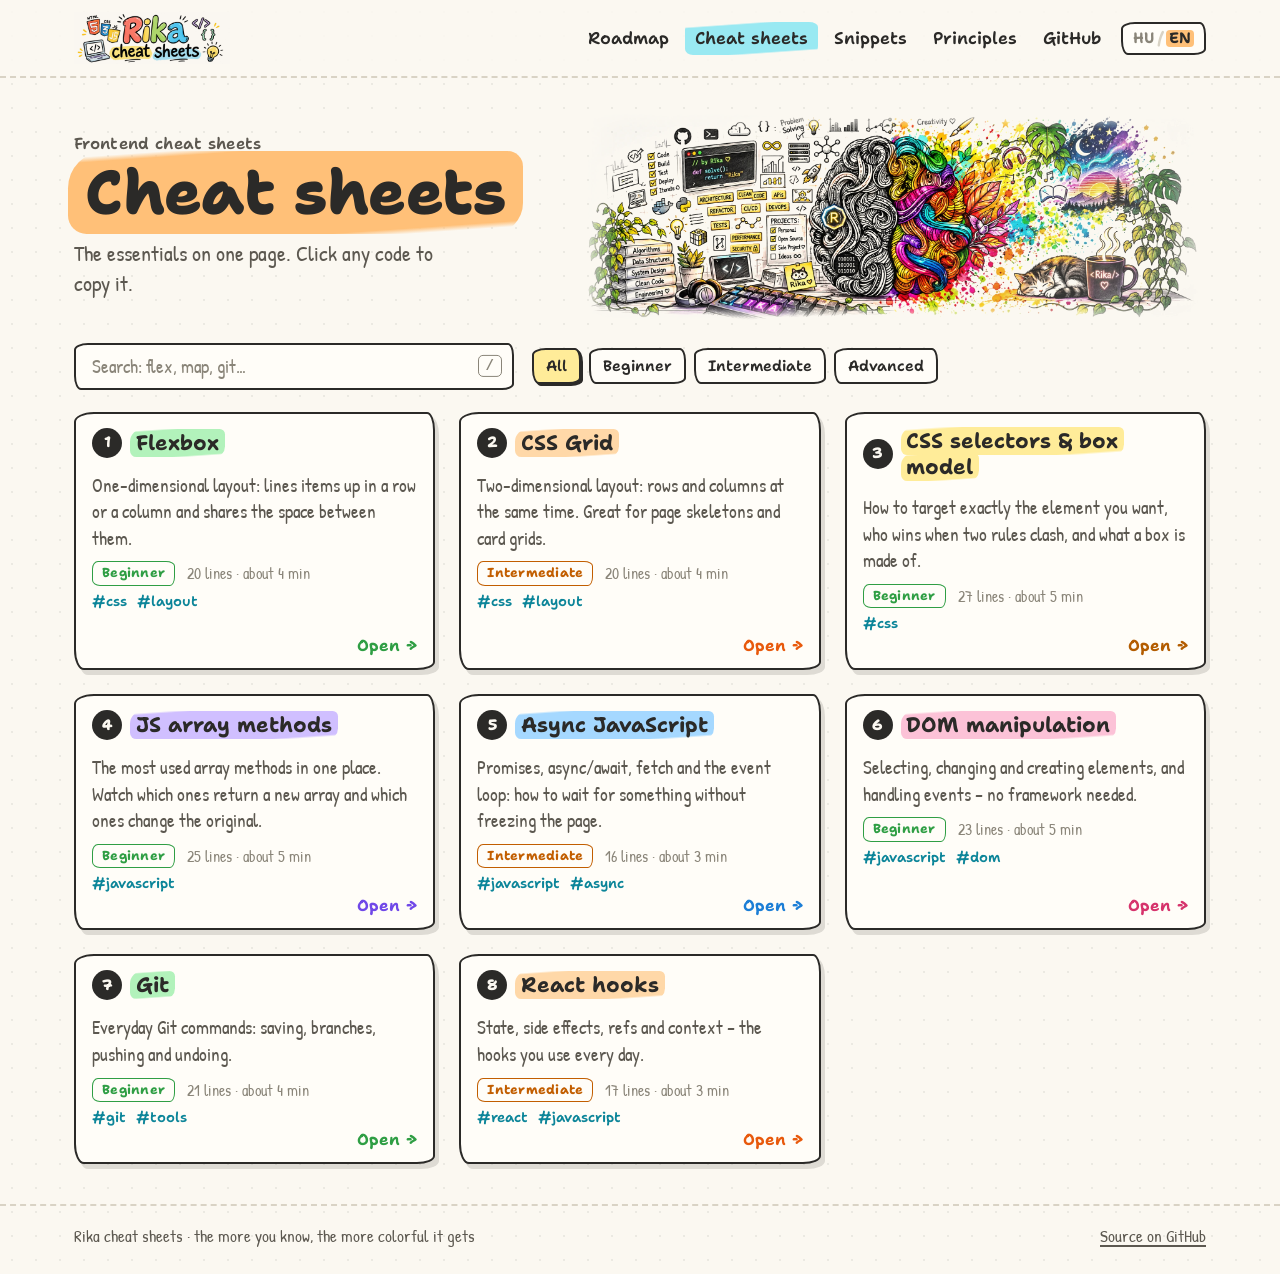
==== cheatsheets.html @ a9f86c7f "Turn the repo into the Rika cheat sheets portfolio site Static GitHub Pages site (plain HTML, CSS an" ====
<!doctype html>
<html lang="en">
<head>
  <meta charset="utf-8">
  <meta name="viewport" content="width=device-width, initial-scale=1">
  <title data-i18n="cs.docTitle">Cheat sheets · Rika cheat sheets</title>
  <meta name="description" data-i18n-attr="content:cs.desc" content="Hand-drawn frontend cheat sheets: Flexbox, Grid, CSS, JavaScript, DOM, Git, React – with copyable code.">
  <link rel="icon" href="assets/favicon.svg" type="image/svg+xml">
  <link rel="preconnect" href="https://fonts.googleapis.com">
  <link rel="preconnect" href="https://fonts.gstatic.com" crossorigin>
  <link rel="stylesheet" href="https://fonts.googleapis.com/css2?family=Patrick+Hand&family=Shantell+Sans:wght@400..800&display=swap">
  <link rel="stylesheet" href="assets/css/base.css">
  <link rel="stylesheet" href="assets/css/cheatsheets.css">
</head>
<body>
  <header class="nav">
    <div class="wrap nav-inner">
      <a class="brand" href="./"><img class="brand-logo" src="assets/img/logo.webp" alt="Rika cheat sheets" width="2000" height="667"></a>
      <nav data-i18n-attr="aria-label:nav.menu" aria-label="Main menu">
        <ul class="nav-links">
          <li><a href="roadmap.html" data-i18n="nav.roadmap">Roadmap</a></li>
          <li><a href="cheatsheets.html" aria-current="page" data-i18n="nav.sheets">Cheat sheets</a></li>
          <li><a href="snippets.html" data-i18n="nav.snippets">Snippets</a></li>
          <li><a href="principles.html" data-i18n="nav.principles">Principles</a></li>
          <li><a href="https://github.com/mazsola739/rika-cheat-sheets">GitHub</a></li>
          <li><button type="button" class="lang-toggle" data-lang-toggle>HU / EN</button></li>
        </ul>
      </nav>
    </div>
  </header>

  <main id="app">
    <noscript><p class="empty wrap">A cheat sheetekhez JavaScript kell. / Cheat sheets need JavaScript.</p></noscript>
  </main>

  <footer class="footer">
    <div class="wrap footer-inner">
      <p data-i18n="footer.tagline">Rika cheat sheets · the more you know, the more colorful it gets</p>
      <p><a href="https://github.com/mazsola739/rika-cheat-sheets" data-i18n="footer.source">Source on GitHub</a></p>
    </div>
  </footer>

  <script src="assets/js/common.js"></script>
  <script src="assets/js/cheatsheets-data.js"></script>
  <script src="assets/js/cheatsheets.js"></script>
</body>
</html>
---- assets/css/base.css ----
/* Rika cheat sheets · közös stílusok
 *
 * Hangulat: a "bal agy" kézzel rajzolt, szürke skicc, a "jobb agy" szivárványos festékfröccs.
 * Ami kész vagy fontos, az kiszíneződik.
 *
 * Színkulcs: --c = kiemelő (világos, filctoll), --a = hangsúly (sötét, szöveghez / pipához).
 */

:root {
  --paper: #fbf8f1;
  --paper-2: #f4efe3;
  --card: #fffdf8;
  --ink: #2b2a28;
  --ink-soft: #5c5850;
  --ink-faint: #8a8579;
  --line: #d9d3c5;
  --hover: #f3eee2;
  --grid-dot: rgba(43, 42, 40, 0.075);
  --shadow: rgba(43, 42, 40, 0.14);
  --gray-hl: #e6e2d8;
  --hatch: #ddd7c9;
  --code-bg: #f6f2e8;
  --must: #ffd43b;
  --good: #ffa94d;
  --rainbow: linear-gradient(90deg, #ff6b6b, #ffa94d, #ffd43b, #69db7c, #38d9a9, #4dabf7, #9775fa, #f783ac);

  /* UX vs UI: türkiz = logikus oldal, narancs = kreatív oldal */
  --teal: #0c8599;
  --teal-l: #99e9f2;
  --orange: #e8590c;
  --orange-l: #ffc078;
  --red: #c92a2a;

  --c: #ffec99;
  --a: #2b2a28;

  --font-hand: "Patrick Hand", "Segoe Print", "Comic Sans MS", system-ui, sans-serif;
  --font-head: "Shantell Sans", "Patrick Hand", "Segoe Print", system-ui, sans-serif;
  --font-code: ui-monospace, "Cascadia Code", "JetBrains Mono", "SFMono-Regular", Consolas, monospace;

  --r-card: 20px 8px 18px 10px / 10px 18px 8px 20px;
  --r-btn: 14px 6px 12px 7px / 7px 12px 6px 14px;
  --r-small: 6px 9px 5px 8px / 8px 5px 9px 6px;
  --wrap: 1180px;
  --gutter: 24px;

  color-scheme: light;
}

*,
*::before,
*::after {
  box-sizing: border-box;
}

html {
  -webkit-text-size-adjust: 100%;
  scroll-padding-top: 72px;
}

body {
  margin: 0;
  min-height: 100vh;
  display: flex;
  flex-direction: column;
  background-color: var(--paper);
  background-image: radial-gradient(var(--grid-dot) 1px, transparent 1.3px);
  background-size: 24px 24px;
  color: var(--ink);
  font-family: var(--font-hand);
  font-size: 19px;
  line-height: 1.4;
}

main {
  flex: 1;
}

a {
  color: inherit;
  text-decoration-thickness: 2px;
  text-underline-offset: 3px;
}

a:hover {
  text-decoration-style: wavy;
}

:focus-visible {
  outline: 3px solid var(--teal);
  outline-offset: 3px;
}

img,
svg {
  max-width: 100%;
}

.sr-only {
  position: absolute;
  width: 1px;
  height: 1px;
  padding: 0;
  margin: -1px;
  overflow: hidden;
  clip: rect(0 0 0 0);
  white-space: nowrap;
  border: 0;
}

.wrap {
  width: 100%;
  max-width: var(--wrap);
  margin-inline: auto;
  padding-inline: var(--gutter);
}

/* ---------- filctoll-kiemelés ---------- */

.hl {
  --hl: color-mix(in srgb, var(--c) var(--pct, 100%), var(--gray-hl));
  padding: 0 0.28em;
  margin: 0 -0.1em;
  border-radius: 0.6em 0.25em 0.5em 0.3em;
  background: linear-gradient(176deg, transparent 6%, var(--hl) 11%, var(--hl) 88%, transparent 93%);
  -webkit-box-decoration-break: clone;
  box-decoration-break: clone;
}

.rainbow-word span:nth-child(8n + 1) { color: #e03131; }
.rainbow-word span:nth-child(8n + 2) { color: #f76707; }
.rainbow-word span:nth-child(8n + 3) { color: #f59f00; }
.rainbow-word span:nth-child(8n + 4) { color: #2f9e44; }
.rainbow-word span:nth-child(8n + 5) { color: #0c8599; }
.rainbow-word span:nth-child(8n + 6) { color: #1c7ed6; }
.rainbow-word span:nth-child(8n + 7) { color: #7048e8; }
.rainbow-word span:nth-child(8n + 8) { color: #d6336c; }

/* ---------- navigáció ---------- */

.nav {
  position: relative;
  z-index: 10;
  border-bottom: 2px dashed var(--line);
  background: color-mix(in srgb, var(--paper) 90%, transparent);
}

.nav-inner {
  display: flex;
  flex-wrap: wrap;
  align-items: center;
  justify-content: space-between;
  gap: 8px 20px;
  padding-block: 12px;
}

.brand {
  display: inline-flex;
  align-items: center;
  gap: 10px;
  font: 800 20px/1 var(--font-head);
  text-decoration: none;
  white-space: nowrap;
}

.brand-logo {
  display: block;
  width: auto;
  height: 52px;
  mix-blend-mode: multiply; /* a logó fehér háttere beleolvad a papírba */
}

.brand-splash {
  width: 30px;
  height: 30px;
  flex: none;
  background:
    radial-gradient(circle at 30% 35%, #ff6b6b 0 5px, transparent 5.5px),
    radial-gradient(circle at 62% 28%, #ffd43b 0 4px, transparent 4.5px),
    radial-gradient(circle at 72% 62%, #4dabf7 0 6px, transparent 6.5px),
    radial-gradient(circle at 38% 72%, #69db7c 0 4.5px, transparent 5px),
    radial-gradient(circle at 88% 30%, #9775fa 0 2.5px, transparent 3px),
    radial-gradient(circle at 12% 60%, #f783ac 0 2.5px, transparent 3px);
}

.brand-sub {
  color: var(--ink-soft);
  font-weight: 600;
}

.nav-links {
  display: flex;
  flex-wrap: wrap;
  gap: 4px 6px;
  margin: 0;
  padding: 0;
  list-style: none;
  font: 600 17px/1 var(--font-head);
}

.nav-links a {
  display: inline-block;
  padding: 8px 10px;
  border-radius: var(--r-small);
  text-decoration: none;
}

.nav-links a:hover {
  background: var(--hover);
}

.nav-links a[aria-current="page"] {
  background: linear-gradient(176deg, transparent 12%, var(--teal-l) 16%, var(--teal-l) 84%, transparent 88%);
}

.lang-toggle {
  display: inline-flex;
  align-items: center;
  gap: 3px;
  margin-left: 4px;
  padding: 6px 10px;
  border: 2px solid var(--ink);
  border-radius: var(--r-btn);
  background: var(--card);
  color: var(--ink-faint);
  font: 700 15px/1 var(--font-head);
  cursor: pointer;
}

.lang-toggle:hover {
  background: var(--hover);
}

.lang-toggle .on {
  padding: 1px 3px;
  border-radius: 4px;
  background: var(--orange-l);
  color: var(--ink);
}

.lang-toggle .sep {
  color: var(--line);
}

/* ---------- oldalfejléc ---------- */

.page-head {
  position: relative;
  padding-block: 34px 22px;
}

.kicker {
  margin: 0 0 6px;
  font: 600 16px/1.3 var(--font-head);
  color: var(--ink-soft);
  letter-spacing: 0.02em;
}

.page-title {
  margin: 0;
  max-width: 14ch;
  font: 800 clamp(38px, 5.6vw, 62px)/1.04 var(--font-head);
  letter-spacing: -0.01em;
}

.lead {
  max-width: 36ch;
  margin: 14px 0 0;
  font-size: 22px;
  line-height: 1.35;
  color: var(--ink-soft);
}

/* fejléc: széles képernyőn szöveg balra, kép jobbra; keskenyen a kép felül, teljes szélességben */
.page-head {
  display: flex;
  flex-wrap: wrap;
  align-items: center;
  gap: 18px 36px;
}

.page-head-text {
  flex: 1 1 340px;
  min-width: 0;
}

.page-head > .splash {
  order: 2;
  flex: 1.4 1 440px;
  min-width: 0;
}

.splash {
  pointer-events: none;
}

.splash.has-image .art-img {
  height: auto;
  object-position: center;
}

/* ha már nem fér el egymás mellett, a kép kerüljön a szöveg fölé */
@media (max-width: 880px) {
  .page-head > .splash {
    order: -1;
    flex-basis: 100%;
  }
}

/* ---------- illusztráció: firkák + agy + fröccs ---------- */

.art-svg {
  display: block;
  width: 100%;
  height: 100%;
  overflow: visible;
}

/*
 * Saját képfájl (ART_IMAGE) esetén két egymásra tett réteg:
 *  - alul fekete-fehér (.art-gray), felül színes (.art-color)
 *  - betöltéskor egy puha szélű "ecsetvonás" balról jobbra végigsöpör: ahol áthalad,
 *    a szürke eltűnik és előjön a szín. A --sweep egy animálható (regisztrált) változó.
 * A szélek elhalványulnak, és a multiply miatt a kép világos háttere beleolvad a papírba.
 */
@property --sweep {
  syntax: "<percentage>";
  inherits: false;
  initial-value: 0%;
}

.has-image {
  position: relative;
}

.art-img {
  --edge-x: linear-gradient(90deg, transparent 0, #000 6%, #000 94%, transparent 100%);
  --edge-y: linear-gradient(180deg, transparent 0, #000 8%, #000 92%, transparent 100%);
  display: block;
  width: 100%;
  height: 100%;
  object-fit: contain;
  object-position: right center;
  filter: brightness(1.04);
  mix-blend-mode: multiply;
  -webkit-mask-image: var(--edge-x), var(--edge-y);
  -webkit-mask-composite: source-in;
  mask-image: var(--edge-x), var(--edge-y);
  mask-composite: intersect;
}

.art-gray {
  filter: grayscale(1) brightness(1.04);
  -webkit-mask-image: linear-gradient(90deg, transparent calc(var(--sweep) - 14%), #000 var(--sweep)), var(--edge-x), var(--edge-y);
  mask-image: linear-gradient(90deg, transparent calc(var(--sweep) - 14%), #000 var(--sweep)), var(--edge-x), var(--edge-y);
  animation: art-sweep 3.2s cubic-bezier(0.45, 0, 0.25, 1) 0.4s both;
}

.art-color {
  position: absolute;
  inset: 0;
  height: 100% !important;
  -webkit-mask-image: linear-gradient(90deg, #000 calc(var(--sweep) - 14%), transparent var(--sweep)), var(--edge-x), var(--edge-y);
  mask-image: linear-gradient(90deg, #000 calc(var(--sweep) - 14%), transparent var(--sweep)), var(--edge-x), var(--edge-y);
  animation: art-sweep 3.2s cubic-bezier(0.45, 0, 0.25, 1) 0.4s both;
}

@keyframes art-sweep {
  from {
    --sweep: 0%;
  }
  to {
    --sweep: 114%;
  }
}

/*
 * "Színes zseblámpa" (common.js: enableColorPeek): a söprés után a két réteg maszkja egy kör lesz.
 * Alapból a kör óriási (minden színes); egérrel fölé állva összeszűkül a kurzor körül,
 * a kör körül pedig előjön a fekete-fehér réteg. Kilépéskor a kör újra kitágul.
 */
@property --r {
  syntax: "<length>";
  inherits: true;
  initial-value: 4000px;
}

@property --mx {
  syntax: "<length>";
  inherits: true;
  initial-value: 0px;
}

@property --my {
  syntax: "<length>";
  inherits: true;
  initial-value: 0px;
}

.splash.has-image,
.has-image {
  pointer-events: auto;
}

.has-image.peek-ready {
  --r: var(--r-big, 4000px);
  transition:
    --r 0.7s cubic-bezier(0.3, 0.7, 0.2, 1),
    --mx 0.12s linear,
    --my 0.12s linear;
}

.has-image.peek-ready.is-peek {
  --r: 130px;
  transition:
    --r 0.45s cubic-bezier(0.3, 0.7, 0.2, 1),
    --mx 0.12s linear,
    --my 0.12s linear;
}

.has-image.no-peek-anim {
  transition: none !important;
}

.peek-ready .art-color {
  -webkit-mask-image: radial-gradient(circle var(--r) at var(--mx) var(--my), #000 calc(var(--r) * 0.45), transparent var(--r)), var(--edge-x), var(--edge-y);
  mask-image: radial-gradient(circle var(--r) at var(--mx) var(--my), #000 calc(var(--r) * 0.45), transparent var(--r)), var(--edge-x), var(--edge-y);
}

.peek-ready .art-gray {
  -webkit-mask-image: radial-gradient(circle var(--r) at var(--mx) var(--my), transparent calc(var(--r) * 0.45), #000 var(--r)), var(--edge-x), var(--edge-y);
  mask-image: radial-gradient(circle var(--r) at var(--mx) var(--my), transparent calc(var(--r) * 0.45), #000 var(--r)), var(--edge-x), var(--edge-y);
}

.splat {
  transform-box: fill-box;
  transform-origin: center;
  transition: transform 0.45s cubic-bezier(0.3, 1.6, 0.5, 1), opacity 0.3s;
}

.splat.off {
  transform: scale(0);
  opacity: 0;
}

.brain-fill {
  fill: #fff;
}

.brain-outline {
  fill: none;
  stroke: var(--ink);
  stroke-width: 3.4;
  stroke-linejoin: round;
}

.strand,
.strand-c path {
  fill: none;
  stroke-linecap: round;
  stroke-linejoin: round;
}

.strand,
.s-out {
  stroke: var(--ink);
  stroke-width: calc(var(--sw) * 0.42px);
}

.s-in {
  stroke: transparent;
  stroke-width: 0;
}

.strand-c path {
  transition: stroke 0.6s ease, stroke-width 0.6s ease;
}

.strand-c:not(.off) .s-out {
  stroke-width: calc(var(--sw) * 0.98px);
}

.strand-c:not(.off) .s-in {
  stroke: var(--g);
  stroke-width: calc(var(--sw) * 0.6px);
}

.doodles .dd-line {
  fill: none;
  stroke: var(--ink);
  stroke-width: 2.2;
  stroke-linecap: round;
  stroke-linejoin: round;
}

.doodles .dd-fill {
  fill: var(--orange-l);
}

.doodles .dd-thin {
  stroke-width: 1.6;
}

.doodles .dd-dash {
  stroke: var(--ink-faint);
  stroke-dasharray: 4 5;
}

.doodles .dd-gear {
  stroke-width: 6;
  stroke-dasharray: 5 4.3;
}

.doodles .dd-dot {
  fill: var(--teal);
}

.doodles .dd-tick {
  stroke: var(--orange);
  stroke-width: 2.6;
}

.doodles .dd-text {
  fill: var(--ink);
  font-family: var(--font-hand);
  font-size: 19px;
}

.doodles .dd-big {
  font-family: var(--font-head);
  font-weight: 800;
  font-size: 30px;
}

/* ---------- vázlat-kártya ---------- */

.card {
  position: relative;
  background: var(--card);
  border: 2.5px solid var(--ink);
  border-radius: var(--r-card);
  box-shadow: 4px 5px 0 var(--shadow);
  padding: 14px 16px 14px;
}

.card-head {
  display: flex;
  align-items: center;
  gap: 10px;
  margin-bottom: 8px;
}

.badge {
  flex: none;
  display: grid;
  place-items: center;
  width: 30px;
  height: 30px;
  border-radius: 50%;
  background: var(--ink);
  color: var(--paper);
  font: 800 15px/1 var(--font-head);
}

.card-title {
  flex: 1;
  margin: 0;
  font: 700 21px/1.25 var(--font-head);
}

/* ---------- gombok, chipek, kereső ---------- */

.btn {
  display: inline-flex;
  align-items: center;
  justify-content: center;
  gap: 8px;
  min-height: 42px;
  padding: 8px 16px;
  border: 2.5px solid var(--ink);
  border-radius: var(--r-btn);
  background: var(--card);
  box-shadow: 3px 3px 0 var(--ink);
  color: var(--ink);
  font: 700 16px/1.1 var(--font-head);
  text-decoration: none;
  cursor: pointer;
  transition: transform 0.1s, box-shadow 0.1s;
}

.btn:hover {
  transform: translate(-1px, -1px);
  box-shadow: 4px 4px 0 var(--ink);
  text-decoration: none;
}

.btn:active {
  transform: translate(2px, 2px);
  box-shadow: 1px 1px 0 var(--ink);
}

.btn[disabled] {
  opacity: 0.6;
  cursor: progress;
}

.btn-primary {
  background: var(--orange-l);
}

.btn-ghost {
  background: transparent;
  box-shadow: none;
  border-style: dashed;
  color: var(--ink-soft);
}

.btn-ghost:hover {
  box-shadow: none;
}

.btns {
  display: flex;
  flex-wrap: wrap;
  gap: 12px;
}

/* szegmentált nézetváltó (pl. Poszter / Füzet / Blueprint) */
.seg {
  display: inline-flex;
  border: 2px solid var(--ink);
  border-radius: var(--r-btn);
  overflow: hidden;
  background: var(--card);
}

.seg button {
  padding: 7px 12px;
  border: 0;
  border-right: 2px solid var(--ink);
  background: transparent;
  color: var(--ink-soft);
  font: 700 15px/1 var(--font-head);
  cursor: pointer;
}

.seg button:last-child {
  border-right: 0;
}

.seg button[aria-pressed="true"] {
  background: var(--teal-l);
  color: var(--ink);
}

.chips {
  display: flex;
  flex-wrap: wrap;
  gap: 8px;
  margin: 0;
  padding: 0;
  list-style: none;
}

.chip {
  display: inline-flex;
  align-items: center;
  gap: 6px;
  min-height: 36px;
  padding: 5px 12px;
  border: 2px solid var(--ink);
  border-radius: var(--r-btn);
  background: var(--card);
  color: var(--ink);
  font: 600 15px/1 var(--font-head);
  cursor: pointer;
}

.chip:hover {
  background: var(--hover);
}

.chip[aria-pressed="true"] {
  background: var(--c);
  box-shadow: 2px 2px 0 var(--ink);
}

.chip-count {
  color: var(--ink-faint);
  font-weight: 600;
}

.chip[aria-pressed="true"] .chip-count {
  color: var(--ink-soft);
}

.search {
  position: relative;
  flex: 1 1 280px;
  max-width: 440px;
}

.search input {
  width: 100%;
  min-height: 46px;
  padding: 10px 44px 10px 16px;
  border: 2.5px solid var(--ink);
  border-radius: var(--r-btn);
  background: var(--card);
  color: var(--ink);
  font: 19px/1.2 var(--font-hand);
}

.search input::placeholder {
  color: var(--ink-faint);
}

.search kbd {
  position: absolute;
  right: 12px;
  top: 50%;
  transform: translateY(-50%);
  padding: 1px 7px;
  border: 1.5px solid var(--ink-faint);
  border-radius: 5px;
  color: var(--ink-faint);
  font: 600 14px/1.3 var(--font-code);
  pointer-events: none;
}

.toolbar {
  display: flex;
  flex-wrap: wrap;
  align-items: center;
  gap: 14px 18px;
  margin-bottom: 22px;
}

.level {
  display: inline-block;
  padding: 2px 9px;
  border: 1.8px solid currentColor;
  border-radius: var(--r-small);
  font: 700 13px/1.4 var(--font-head);
  letter-spacing: 0.02em;
  white-space: nowrap;
}

.level-kezdo { color: #2f9e44; }
.level-kozep { color: #c25e00; }
.level-halado { color: #7048e8; }

.empty {
  padding: 30px 0;
  text-align: center;
  color: var(--ink-soft);
  font-size: 22px;
}

/* ---------- kód ---------- */

code,
pre,
kbd {
  font-family: var(--font-code);
  font-variant-ligatures: none;
}

.code {
  position: relative;
  margin: 10px 0 0;
}

.code pre {
  margin: 0;
  padding: 12px 14px;
  overflow-x: auto;
  background: var(--code-bg);
  border: 2px solid var(--ink);
  border-radius: var(--r-small);
  font-size: 14.5px;
  line-height: 1.55;
  tab-size: 2;
}

.code-label {
  display: inline-block;
  margin-bottom: 4px;
  font: 600 14px/1 var(--font-head);
  color: var(--ink-soft);
}

.copy {
  position: absolute;
  top: 6px;
  right: 6px;
  display: inline-flex;
  align-items: center;
  gap: 4px;
  padding: 4px 9px;
  border: 1.8px solid var(--ink);
  border-radius: var(--r-small);
  background: var(--card);
  color: var(--ink);
  font: 600 13px/1.2 var(--font-head);
  cursor: pointer;
  opacity: 0.85;
}

.code-label + .copy {
  top: 26px;
}

.copy:hover,
.copy:focus-visible {
  opacity: 1;
  background: #ffe066;
}

.tok-k { color: #7048e8; }
.tok-s { color: #2b8a3e; }
.tok-n { color: #d9480f; }
.tok-c { color: #8a8579; font-style: italic; }
.tok-f { color: #1971c2; }

/* ---------- jelmagyarázat-pötty ---------- */

.dot {
  display: inline-block;
  width: 10px;
  height: 10px;
  flex: none;
  border-radius: 50%;
  background: var(--must);
  box-shadow: 0 0 0 1.6px var(--ink);
}

.level-good .dot { background: var(--good); }

.level-extra .dot {
  background: transparent;
  box-shadow: none;
  border: 1.8px dashed var(--ink-faint);
}

/* ---------- lábléc, toast ---------- */

.footer {
  margin-top: 40px;
  border-top: 2px dashed var(--line);
  color: var(--ink-soft);
  font-size: 17px;
}

.footer-inner {
  display: flex;
  flex-wrap: wrap;
  justify-content: space-between;
  gap: 8px 24px;
  padding-block: 18px 26px;
}

.footer p {
  margin: 0;
}

.toast {
  position: fixed;
  z-index: 50;
  left: 50%;
  bottom: 22px;
  max-width: calc(100% - 32px);
  padding: 10px 18px;
  transform: translate(-50%, 20px);
  border-radius: 12px 6px 14px 8px;
  background: var(--ink);
  color: var(--paper);
  font: 600 16px/1.3 var(--font-head);
  opacity: 0;
  pointer-events: none;
  transition: opacity 0.25s, transform 0.25s;
}

.toast.show {
  opacity: 1;
  transform: translate(-50%, 0);
}

/* ---------- reszponzív ---------- */

@media (max-width: 760px) {
  :root {
    --gutter: 16px;
  }

  body {
    font-size: 18px;
  }

  .page-head {
    padding-block: 26px 16px;
  }

  .page-head > .splash {
    order: -1;
    flex-basis: 100%;
  }

  .lead {
    font-size: 20px;
  }

  .nav-links {
    font-size: 16px;
  }

  .nav-links a {
    padding: 7px 8px;
  }
}

@media (prefers-reduced-motion: reduce) {
  *,
  *::before,
  *::after {
    animation-duration: 0.01ms !important;
    transition-duration: 0.01ms !important;
  }
}

@media print {
  body {
    background: #fff;
    font-size: 13px;
  }

  .nav,
  .footer,
  .toolbar,
  .copy,
  .no-print,
  .splash,
  .toast {
    display: none !important;
  }

  .card {
    box-shadow: none;
    break-inside: avoid;
  }

  a {
    text-decoration: none;
  }
}
---- assets/css/cheatsheets.css ----
/* Cheat sheetek: lista + három nézet (poszter, füzet, blueprint) + játszótér. */

.hl-orange {
  --c: var(--orange-l);
}

/* ---------- lista ---------- */

.sheet-grid {
  display: grid;
  grid-template-columns: repeat(auto-fill, minmax(290px, 1fr));
  gap: 24px;
}

.sheet-card {
  display: flex;
  flex-direction: column;
  gap: 6px;
  text-decoration: none;
  transition: transform 0.15s, box-shadow 0.15s;
}

.sheet-card:hover {
  transform: translate(-2px, -2px) rotate(-0.4deg);
  box-shadow: 7px 8px 0 var(--shadow);
  text-decoration: none;
}

.sheet-intro {
  margin: 0;
  color: var(--ink-soft);
}

.sheet-meta {
  display: flex;
  flex-wrap: wrap;
  align-items: center;
  gap: 6px 12px;
  margin: 4px 0 0;
  color: var(--ink-faint);
  font-size: 16px;
}

.sheet-tags {
  display: flex;
  flex-wrap: wrap;
  gap: 4px 10px;
  margin: 0;
  color: var(--teal);
  font: 600 14px/1.3 var(--font-head);
}

.sheet-open {
  margin-top: auto;
  align-self: flex-end;
  font: 700 16px/1 var(--font-head);
  color: var(--a);
}

/* ---------- egy sheet: fejléc ---------- */

.sheet {
  padding-block: 26px 10px;
}

.sheet-paper {
  position: relative;
}

.back {
  display: inline-block;
  margin-bottom: 10px;
  font: 600 16px/1 var(--font-head);
  text-decoration: none;
}

.sheet-head {
  margin-bottom: 26px;
}

.sheet-title {
  display: flex;
  flex-wrap: wrap;
  align-items: baseline;
  gap: 0 18px;
  margin: 0;
  font: 800 clamp(36px, 6vw, 64px)/1.05 var(--font-head);
}

.sheet-name {
  color: var(--a);
  text-shadow: 3px 3px 0 var(--c);
}

.sheet-sub {
  font-size: 0.55em;
  letter-spacing: 0.04em;
  text-decoration: underline wavy var(--orange) 3px;
  text-underline-offset: 8px;
}

.sheet-head .sheet-intro {
  max-width: 60ch;
  margin-top: 10px;
  font-size: 20px;
}

.sheet-tools {
  display: flex;
  flex-wrap: wrap;
  align-items: center;
  gap: 10px 16px;
  margin-top: 16px;
}

.sheet-count {
  color: var(--ink-faint);
  font-size: 16px;
}

/* ---------- kattintható kód ---------- */

.cs-code {
  display: inline-block;
  max-width: 100%;
  padding: 1px 6px;
  border-radius: 6px;
  font-size: 15px;
  line-height: 1.5;
  white-space: pre-wrap;
  word-break: break-word;
  cursor: copy;
  transition: background 0.15s;
}

.cs-code:hover,
.cs-code:focus-visible {
  background: color-mix(in srgb, var(--c) 55%, transparent);
}

.cs-multi {
  display: block;
  margin: 2px 0;
  padding: 8px 10px;
  overflow-x: auto;
  white-space: pre;
  background: var(--code-bg);
  border: 1.6px dashed var(--line);
}

.cs-note {
  display: block;
  color: var(--ink-soft);
  font-size: 17px;
  line-height: 1.3;
}

/* ---------- POSZTER nézet ---------- */

.cs-sections {
  columns: 3 300px;
  column-gap: 24px;
}

.cs-section {
  break-inside: avoid;
  margin: 0 0 24px;
}

.view-poster .cs-section {
  padding: 14px 16px 16px;
  background: var(--card);
  border: 2.5px solid var(--ink);
  border-radius: var(--r-card);
  box-shadow: 4px 5px 0 var(--shadow);
}

.cs-title {
  display: flex;
  align-items: center;
  gap: 10px;
  margin: 0 0 10px;
  font: 700 22px/1.2 var(--font-head);
}

.cs-items {
  display: grid;
  gap: 9px;
  margin: 0;
  padding: 0;
  list-style: none;
}

.cs-items li {
  position: relative;
  min-width: 0;
  padding-left: 20px;
}

.cs-items li::before {
  content: "";
  position: absolute;
  left: 2px;
  top: 9px;
  width: 9px;
  height: 9px;
  border-radius: 50%;
  background: var(--a);
}

/* ---------- FÜZET nézet: vonalas lap, piros margó, lyukak, washi tape ---------- */

.view-notebook .sheet-paper {
  padding: 28px 28px 20px 92px;
  background-color: #fdfdfb;
  background-image:
    linear-gradient(90deg, transparent 70px, #f2a5a5 70px, #f2a5a5 72px, transparent 72px),
    repeating-linear-gradient(180deg, transparent 0 31px, #c5dcef 31px 32px);
  border: 1.5px solid var(--line);
  border-radius: 4px;
  box-shadow: 0 1px 0 #fff inset, 4px 6px 0 var(--shadow);
}

/* lefűzőlyukak */
.view-notebook .sheet-paper::before {
  content: "";
  position: absolute;
  top: 0;
  bottom: 0;
  left: 22px;
  width: 26px;
  background: radial-gradient(circle at 13px 13px, var(--paper) 0 11px, #d9d3c5 11px 12.5px, transparent 13px) 0 60px / 26px 260px repeat-y;
}

.view-notebook .badge {
  display: none;
}

.view-notebook .tape {
  display: inline-block;
  padding: 3px 22px;
  margin: 0;
  border-radius: 0;
  background: color-mix(in srgb, var(--c) 85%, transparent);
  clip-path: polygon(0 0, 100% 0, 96% 25%, 100% 50%, 96% 75%, 100% 100%, 0 100%, 4% 75%, 0 50%, 4% 25%);
  transform: rotate(-1.2deg);
}

.view-notebook .cs-section:nth-child(even) .tape {
  transform: rotate(1deg);
}

.view-notebook .cs-section {
  padding-bottom: 18px;
  border-bottom: 2px solid color-mix(in srgb, var(--ink) 55%, transparent);
  border-radius: 0 0 40% 60% / 0 0 4px 3px;
}

.view-notebook .cs-items {
  gap: 4px;
}

.view-notebook .cs-items li {
  min-height: 32px;
}

.view-notebook .cs-items li::before {
  top: 10px;
}

/* ---------- BLUEPRINT nézet: sötét tervrajz, ágazó vonalak ---------- */

.view-blueprint .sheet-paper {
  padding: 30px 28px 34px;
  color: #e7f0ff;
  background-color: #141b2d;
  background-image:
    linear-gradient(rgba(116, 192, 252, 0.08) 1px, transparent 1px),
    linear-gradient(90deg, rgba(116, 192, 252, 0.08) 1px, transparent 1px);
  background-size: 22px 22px;
  border: 2.5px solid var(--ink);
  border-radius: var(--r-card);
  box-shadow: 5px 6px 0 var(--shadow);
}

.view-blueprint .back,
.view-blueprint .sheet-count,
.view-blueprint .sheet-intro {
  color: #b8c7e0;
}

.view-blueprint .sheet-head {
  text-align: center;
}

.view-blueprint .sheet-title {
  justify-content: center;
  flex-direction: column;
  align-items: center;
}

.view-blueprint .sheet-name {
  color: transparent;
  -webkit-text-stroke: 2px var(--c);
  background: repeating-linear-gradient(-45deg, var(--c) 0 2px, transparent 2px 6px);
  -webkit-background-clip: text;
  background-clip: text;
  text-shadow: none;
  letter-spacing: 0.03em;
  text-transform: uppercase;
}

.view-blueprint .sheet-sub {
  color: #fff;
  text-decoration-color: var(--orange);
}

.view-blueprint .sheet-intro {
  margin-inline: auto;
}

.view-blueprint .sheet-tools {
  justify-content: center;
}

.view-blueprint .sheet-tools .level {
  background: #fff;
}

.view-blueprint .btn-ghost {
  color: #e7f0ff;
  border-color: #e7f0ff;
}

.view-blueprint .playground {
  color: var(--ink);
}

.bp-board {
  position: relative;
  display: grid;
  grid-template-columns: 170px 1fr;
  align-items: center;
  gap: 0 70px;
}

.bp-curves {
  position: absolute;
  inset: 0;
  overflow: visible;
  pointer-events: none;
}

.bp-curves path {
  fill: none;
  stroke-width: 1.6;
  opacity: 0.75;
}

.bp-hub {
  position: relative;
  z-index: 1;
  display: grid;
  place-items: center;
  min-height: 130px;
  padding: 16px;
  border: 2.5px solid var(--c);
  border-radius: 14px;
  outline: 2px dashed color-mix(in srgb, var(--c) 60%, transparent);
  outline-offset: 6px;
  background: #1b2440;
  text-align: center;
}

.bp-hub-title {
  font: 800 24px/1.15 var(--font-head);
  color: #fff;
}

.bp-rows {
  position: relative;
  z-index: 1;
  display: grid;
  gap: 6px;
  margin: 0;
  padding: 0;
  list-style: none;
}

.bp-section {
  margin-top: 14px;
  padding-left: 22px;
  color: var(--n);
  font: 800 13px/1 var(--font-head);
  letter-spacing: 0.12em;
  text-transform: uppercase;
}

.bp-section:first-child {
  margin-top: 0;
}

.bp-row {
  display: grid;
  grid-template-columns: 12px minmax(160px, 290px) 28px 1fr;
  align-items: center;
  gap: 10px;
}

.bp-dot {
  width: 10px;
  height: 10px;
  border-radius: 50%;
  background: var(--n);
  box-shadow: 0 0 8px var(--n);
}

.bp-label {
  color: var(--n);
  font: 600 15.5px/1.25 var(--font-head);
}

.bp-dash {
  border-top: 2px dashed rgba(231, 240, 255, 0.35);
}

.view-blueprint .cs-code {
  color: #f1f5ff;
}

.view-blueprint .cs-code:hover,
.view-blueprint .cs-code:focus-visible {
  background: rgba(116, 192, 252, 0.16);
}

.view-blueprint .cs-multi {
  background: rgba(0, 0, 0, 0.25);
  border-color: rgba(231, 240, 255, 0.2);
}

.view-blueprint .tok-k { color: #b197fc; }
.view-blueprint .tok-s { color: #8ce99a; }
.view-blueprint .tok-n { color: #ffc078; }
.view-blueprint .tok-c { color: #8fa3c4; }
.view-blueprint .tok-f { color: #74c0fc; }

/* ---------- játszótér ---------- */

.playground {
  margin-bottom: 28px;
}

.pg-hint {
  margin: 0 0 12px;
  color: var(--ink-soft);
}

.pg-layout {
  display: grid;
  grid-template-columns: minmax(260px, 380px) 1fr;
  gap: 22px;
  align-items: start;
}

.pg-controls {
  display: grid;
  gap: 12px;
}

.pg-field {
  min-width: 0;
  margin: 0;
  padding: 0;
  border: 0;
}

.pg-field legend {
  margin-bottom: 5px;
  font-size: 14px;
  font-weight: 600;
}

.pg-options {
  display: flex;
  flex-wrap: wrap;
  gap: 6px;
}

.pg-option input {
  position: absolute;
  opacity: 0;
  pointer-events: none;
}

.pg-option span {
  display: inline-block;
  padding: 4px 9px;
  border: 1.8px solid var(--ink);
  border-radius: var(--r-small);
  background: var(--card);
  font: 13px/1.3 var(--font-code);
  overflow-wrap: anywhere;
  cursor: pointer;
}

.pg-option span:hover {
  background: var(--hover);
}

.pg-option input:checked + span {
  background: var(--c);
  box-shadow: 2px 2px 0 var(--ink);
}

.pg-option input:focus-visible + span {
  outline: 3px solid var(--teal);
  outline-offset: 2px;
}

.pg-range {
  display: grid;
  gap: 2px;
  font-size: 17px;
}

.pg-range input {
  accent-color: var(--teal);
}

.pg-stage {
  min-height: 250px;
  padding: 14px;
  border: 2.5px dashed var(--ink-soft);
  border-radius: var(--r-small);
  background: repeating-linear-gradient(45deg, transparent 0 9px, rgba(43, 42, 40, 0.04) 9px 10px), var(--card);
  overflow: auto;
}

.pg-item {
  display: grid;
  place-items: center;
  min-width: var(--w);
  min-height: var(--h);
  padding: 4px 8px;
  border: 2px solid var(--ink);
  border-radius: 8px 5px 9px 6px;
  background: hsl(calc(var(--i) * 45) 85% 78%);
  font: 800 18px/1 var(--font-head);
}

.pg-code .code {
  margin-top: 12px;
}

/* ---------- reszponzív ---------- */

@media (max-width: 860px) {
  .pg-layout {
    grid-template-columns: minmax(0, 1fr);
  }

  .bp-board {
    grid-template-columns: 1fr;
  }

  .bp-hub,
  .bp-curves {
    display: none;
  }

  .bp-row {
    grid-template-columns: 12px 1fr;
    gap: 4px 10px;
  }

  .bp-dash {
    display: none;
  }

  .bp-row .cs-code {
    grid-column: 2;
  }

  .view-notebook .sheet-paper {
    padding: 22px 16px 16px 58px;
    background-image:
      linear-gradient(90deg, transparent 44px, #f2a5a5 44px, #f2a5a5 46px, transparent 46px),
      repeating-linear-gradient(180deg, transparent 0 31px, #c5dcef 31px 32px);
  }

  .view-notebook .sheet-paper::before {
    left: 10px;
    width: 22px;
  }

  .view-blueprint .sheet-paper {
    padding: 22px 14px 26px;
  }
}

/* ---------- nyomtatás ---------- */

@media print {
  .sheet {
    padding: 0;
  }

  .cs-sections {
    columns: 3;
    column-gap: 14px;
    font-size: 12px;
  }

  .cs-code {
    font-size: 11px;
  }

  .view-blueprint .sheet-paper {
    print-color-adjust: exact;
    -webkit-print-color-adjust: exact;
  }
}
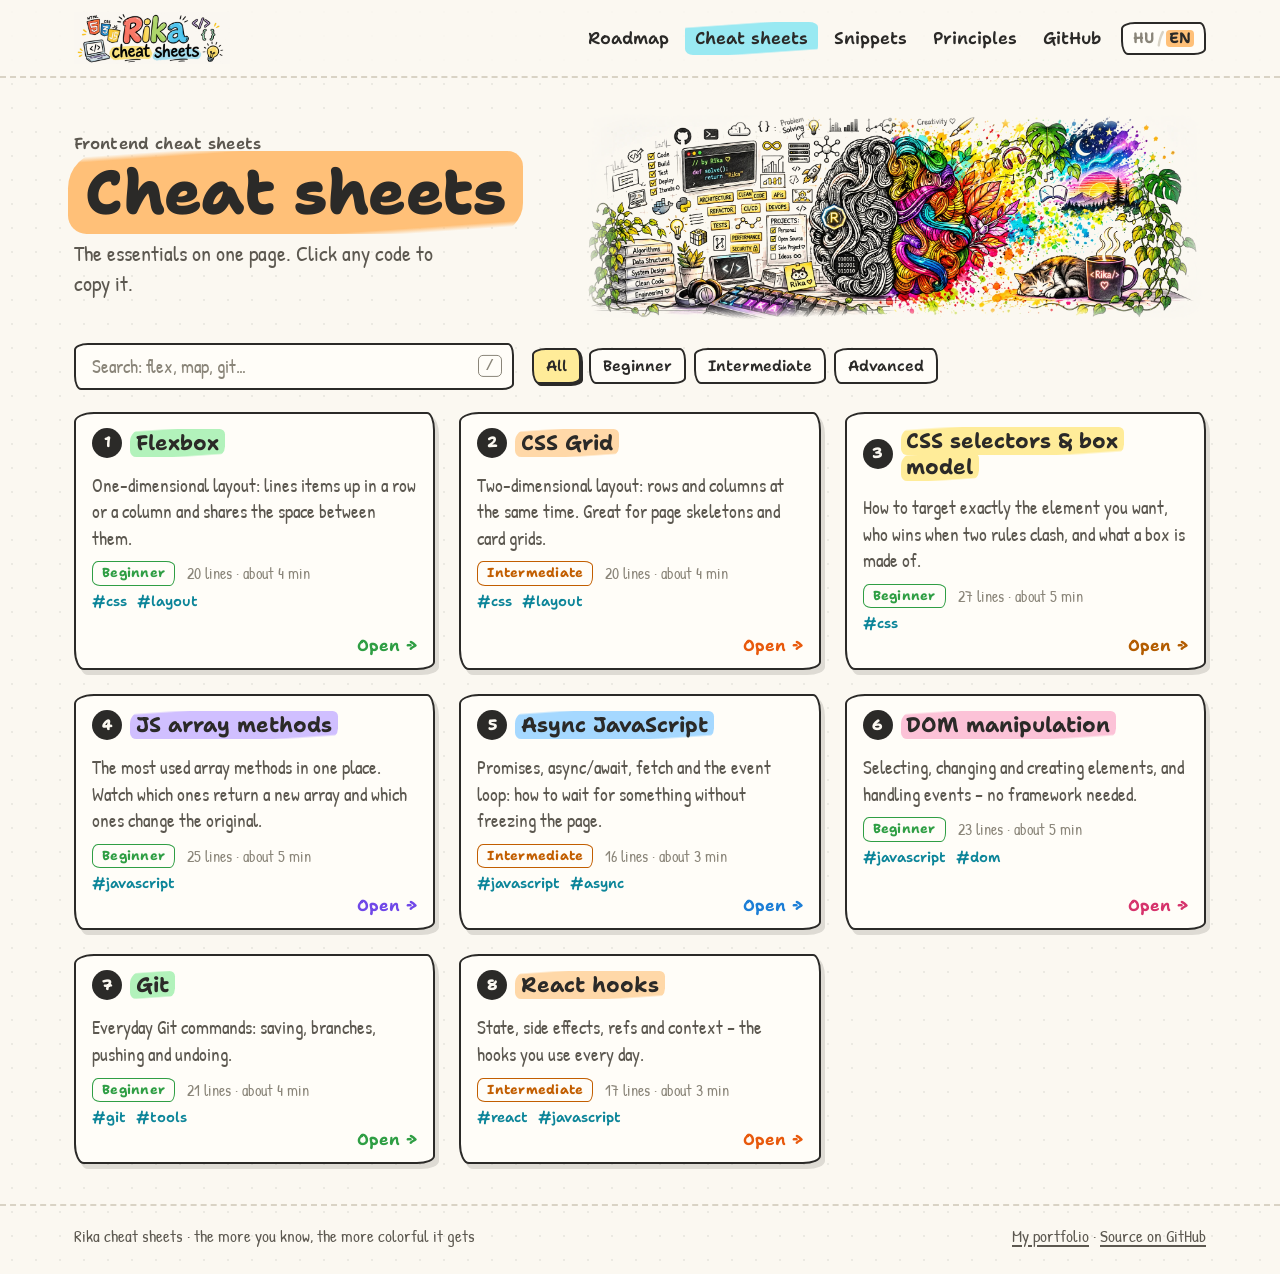
==== commit 0cecbeb5: "Redraw the principles wheel, follow my path on the roadmap, link my portfolio Principles: the wheel " ====
--- a/cheatsheets.html
+++ b/cheatsheets.html
@@ -22,7 +22,7 @@
           <li><a href="cheatsheets.html" aria-current="page" data-i18n="nav.sheets">Cheat sheets</a></li>
           <li><a href="snippets.html" data-i18n="nav.snippets">Snippets</a></li>
           <li><a href="principles.html" data-i18n="nav.principles">Principles</a></li>
-          <li><a href="https://github.com/mazsola739/rika-cheat-sheets">GitHub</a></li>
+          <li><a href="https://github.com/mazsola739/rika-cheat-sheets" target="_blank" rel="noopener">GitHub</a></li>
           <li><button type="button" class="lang-toggle" data-lang-toggle>HU / EN</button></li>
         </ul>
       </nav>
@@ -36,7 +36,7 @@
   <footer class="footer">
     <div class="wrap footer-inner">
       <p data-i18n="footer.tagline">Rika cheat sheets · the more you know, the more colorful it gets</p>
-      <p><a href="https://github.com/mazsola739/rika-cheat-sheets" data-i18n="footer.source">Source on GitHub</a></p>
+      <p class="footer-links"><a href="https://mazsola739.github.io/mazsola739/" target="_blank" rel="noopener" data-i18n="footer.portfolio">My portfolio</a> <span aria-hidden="true">·</span> <a href="https://github.com/mazsola739/rika-cheat-sheets" target="_blank" rel="noopener" data-i18n="footer.source">Source on GitHub</a></p>
     </div>
   </footer>
 
--- a/assets/css/base.css
+++ b/assets/css/base.css
@@ -397,25 +397,22 @@
   initial-value: 0px;
 }
 
-.splash.has-image,
-.has-image {
-  pointer-events: auto;
-}
-
 .has-image.peek-ready {
   --r: var(--r-big, 4000px);
+  pointer-events: auto;
   transition:
-    --r 0.7s cubic-bezier(0.3, 0.7, 0.2, 1),
-    --mx 0.12s linear,
-    --my 0.12s linear;
-}
-
+    --r 1.4s cubic-bezier(0.25, 0.6, 0.3, 1),
+    --mx 0.2s ease-out,
+    --my 0.2s ease-out;
+}
+
+/* befelé (szürkülés) lassan, hogy egy véletlen ráhúzás ne rántsa szürkébe a képet */
 .has-image.peek-ready.is-peek {
   --r: 130px;
   transition:
-    --r 0.45s cubic-bezier(0.3, 0.7, 0.2, 1),
-    --mx 0.12s linear,
-    --my 0.12s linear;
+    --r 1.6s cubic-bezier(0.45, 0, 0.25, 1),
+    --mx 0.2s ease-out,
+    --my 0.2s ease-out;
 }
 
 .has-image.no-peek-anim {
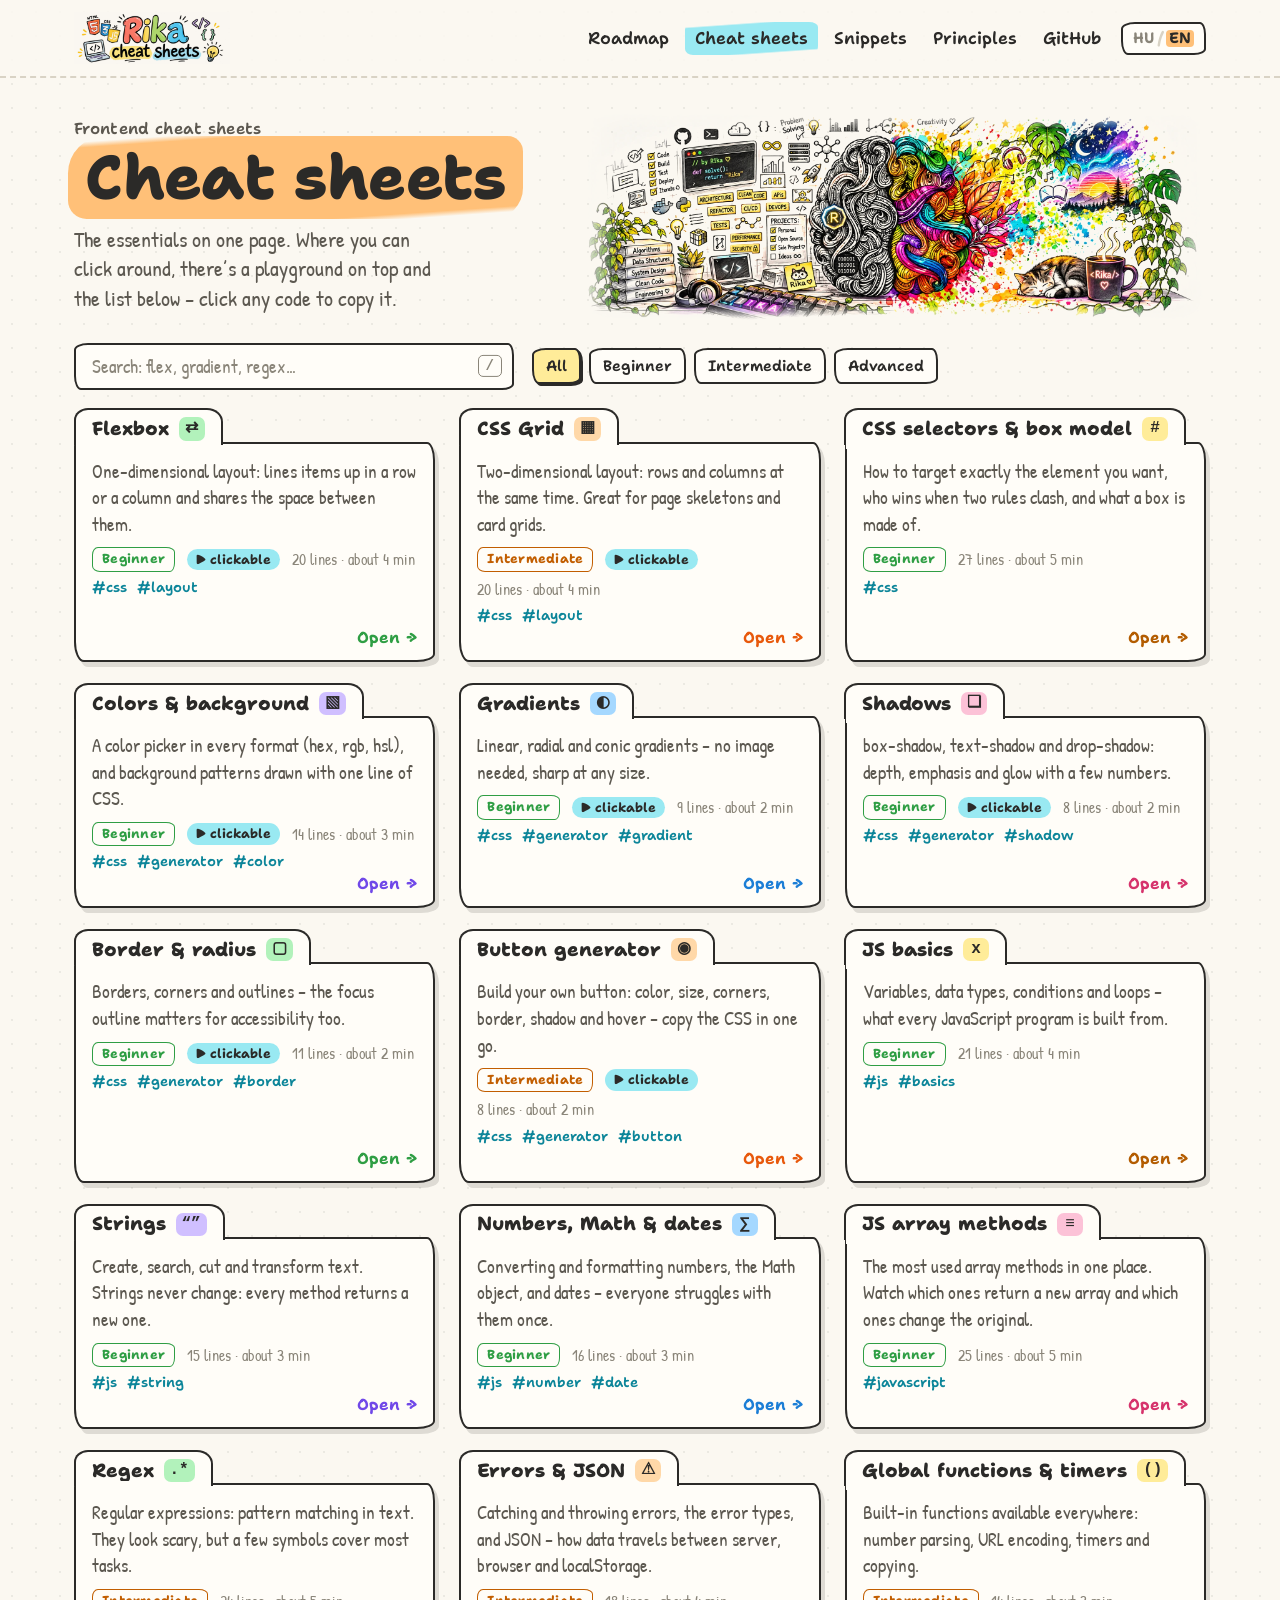
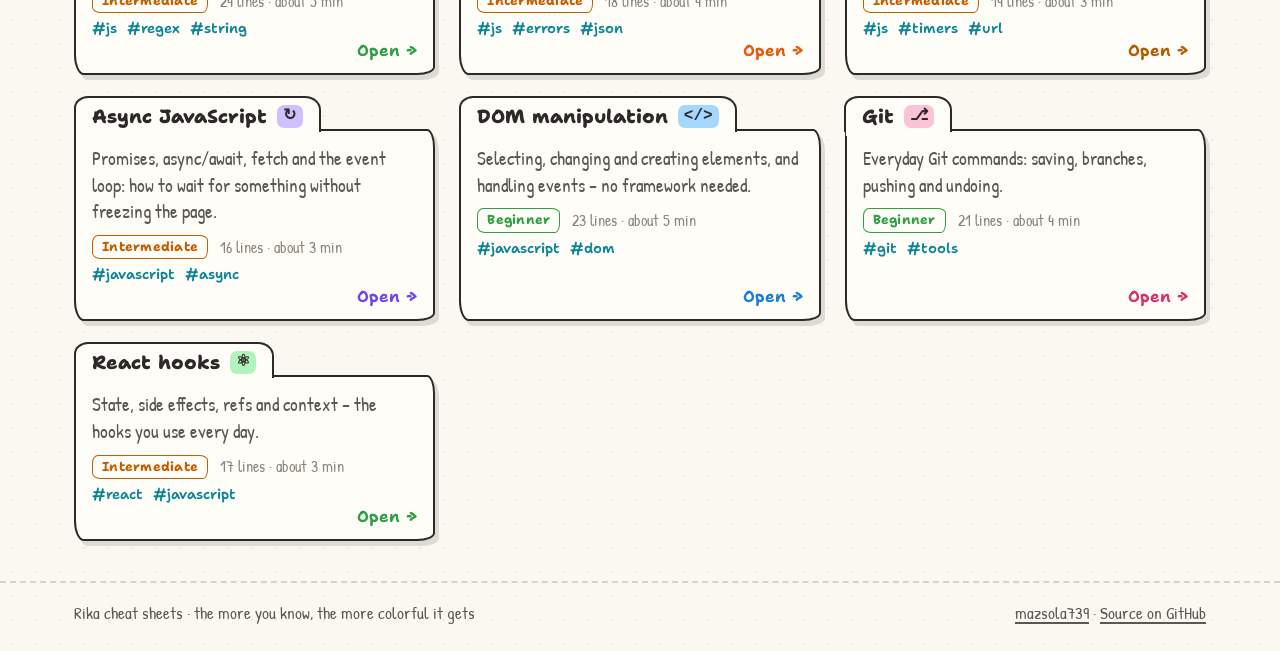
==== commit 5bbae3d1: "Portfolio links without arrows In the header the link to my portfolio is a plain Portfolio button, i" ====
--- a/cheatsheets.html
+++ b/cheatsheets.html
@@ -36,7 +36,7 @@
   <footer class="footer">
     <div class="wrap footer-inner">
       <p data-i18n="footer.tagline">Rika cheat sheets · the more you know, the more colorful it gets</p>
-      <p class="footer-links"><a href="https://mazsola739.github.io/mazsola739/" target="_blank" rel="noopener" data-i18n="footer.portfolio">My portfolio</a> <span aria-hidden="true">·</span> <a href="https://github.com/mazsola739/rika-cheat-sheets" target="_blank" rel="noopener" data-i18n="footer.source">Source on GitHub</a></p>
+      <p class="footer-links"><a href="https://mazsola739.github.io/mazsola739/" target="_blank" rel="noopener" data-i18n="footer.portfolio">mazsola739</a> <span aria-hidden="true">·</span> <a href="https://github.com/mazsola739/rika-cheat-sheets" target="_blank" rel="noopener" data-i18n="footer.source">Source on GitHub</a></p>
     </div>
   </footer>
 
--- a/assets/css/cheatsheets.css
+++ b/assets/css/cheatsheets.css
@@ -1,4 +1,4 @@
-/* Cheat sheetek: lista + három nézet (poszter, füzet, blueprint) + játszótér. */
+/* Cheat sheetek: dossziéfüles lista; egy lapon fent a kattintgatós poszter, alatta a blueprint lista. */
 
 .hl-orange {
   --c: var(--orange-l);
@@ -24,6 +24,69 @@
   transform: translate(-2px, -2px) rotate(-0.4deg);
   box-shadow: 7px 8px 0 var(--shadow);
   text-decoration: none;
+}
+
+/* a cím dossziéfülként áll ki a kártya tetejéből, mellette egy kis jel */
+.sheet-grid {
+  row-gap: 54px;
+  padding-top: 30px;
+}
+
+.sheet-card {
+  border-top-left-radius: 4px;
+}
+
+.sheet-tab {
+  position: absolute;
+  left: -2.5px;
+  bottom: calc(100% - 1px);
+  display: inline-flex;
+  align-items: center;
+  gap: 10px;
+  max-width: calc(100% + 5px);
+  margin: 0;
+  padding: 7px 16px 4px;
+  border: 2.5px solid var(--ink);
+  border-bottom: 0;
+  border-radius: 14px 16px 0 0 / 12px 14px 0 0;
+  background: var(--card);
+  font: 800 19px/1.15 var(--font-head);
+}
+
+/* eltakarja a kártya felső keretét a fül alatt, így a kettő egy darab */
+.sheet-tab::after {
+  content: "";
+  position: absolute;
+  left: 0;
+  right: 0;
+  bottom: -4px;
+  height: 6px;
+  background: var(--card);
+}
+
+.sheet-tab-title {
+  overflow: hidden;
+  text-overflow: ellipsis;
+  white-space: nowrap;
+}
+
+.sheet-icon {
+  flex: none;
+  min-width: 26px;
+  padding: 2px 6px;
+  border-radius: 7px;
+  background: var(--c);
+  color: var(--ink);
+  font: 700 16px/1.2 var(--font-code);
+  text-align: center;
+}
+
+.sheet-play {
+  padding: 1px 9px;
+  border-radius: 999px;
+  background: #99e9f2;
+  color: var(--ink);
+  font: 700 13px/1.5 var(--font-head);
 }
 
 .sheet-intro {
@@ -90,6 +153,11 @@
 .sheet-name {
   color: var(--a);
   text-shadow: 3px 3px 0 var(--c);
+}
+
+.sheet-name-icon {
+  font: 700 0.6em/1 var(--font-code);
+  color: var(--c);
 }
 
 .sheet-sub {
@@ -155,120 +223,7 @@
   line-height: 1.3;
 }
 
-/* ---------- POSZTER nézet ---------- */
-
-.cs-sections {
-  columns: 3 300px;
-  column-gap: 24px;
-}
-
-.cs-section {
-  break-inside: avoid;
-  margin: 0 0 24px;
-}
-
-.view-poster .cs-section {
-  padding: 14px 16px 16px;
-  background: var(--card);
-  border: 2.5px solid var(--ink);
-  border-radius: var(--r-card);
-  box-shadow: 4px 5px 0 var(--shadow);
-}
-
-.cs-title {
-  display: flex;
-  align-items: center;
-  gap: 10px;
-  margin: 0 0 10px;
-  font: 700 22px/1.2 var(--font-head);
-}
-
-.cs-items {
-  display: grid;
-  gap: 9px;
-  margin: 0;
-  padding: 0;
-  list-style: none;
-}
-
-.cs-items li {
-  position: relative;
-  min-width: 0;
-  padding-left: 20px;
-}
-
-.cs-items li::before {
-  content: "";
-  position: absolute;
-  left: 2px;
-  top: 9px;
-  width: 9px;
-  height: 9px;
-  border-radius: 50%;
-  background: var(--a);
-}
-
-/* ---------- FÜZET nézet: vonalas lap, piros margó, lyukak, washi tape ---------- */
-
-.view-notebook .sheet-paper {
-  padding: 28px 28px 20px 92px;
-  background-color: #fdfdfb;
-  background-image:
-    linear-gradient(90deg, transparent 70px, #f2a5a5 70px, #f2a5a5 72px, transparent 72px),
-    repeating-linear-gradient(180deg, transparent 0 31px, #c5dcef 31px 32px);
-  border: 1.5px solid var(--line);
-  border-radius: 4px;
-  box-shadow: 0 1px 0 #fff inset, 4px 6px 0 var(--shadow);
-}
-
-/* lefűzőlyukak */
-.view-notebook .sheet-paper::before {
-  content: "";
-  position: absolute;
-  top: 0;
-  bottom: 0;
-  left: 22px;
-  width: 26px;
-  background: radial-gradient(circle at 13px 13px, var(--paper) 0 11px, #d9d3c5 11px 12.5px, transparent 13px) 0 60px / 26px 260px repeat-y;
-}
-
-.view-notebook .badge {
-  display: none;
-}
-
-.view-notebook .tape {
-  display: inline-block;
-  padding: 3px 22px;
-  margin: 0;
-  border-radius: 0;
-  background: color-mix(in srgb, var(--c) 85%, transparent);
-  clip-path: polygon(0 0, 100% 0, 96% 25%, 100% 50%, 96% 75%, 100% 100%, 0 100%, 4% 75%, 0 50%, 4% 25%);
-  transform: rotate(-1.2deg);
-}
-
-.view-notebook .cs-section:nth-child(even) .tape {
-  transform: rotate(1deg);
-}
-
-.view-notebook .cs-section {
-  padding-bottom: 18px;
-  border-bottom: 2px solid color-mix(in srgb, var(--ink) 55%, transparent);
-  border-radius: 0 0 40% 60% / 0 0 4px 3px;
-}
-
-.view-notebook .cs-items {
-  gap: 4px;
-}
-
-.view-notebook .cs-items li {
-  min-height: 32px;
-}
-
-.view-notebook .cs-items li::before {
-  top: 10px;
-}
-
-/* ---------- BLUEPRINT nézet: sötét tervrajz, ágazó vonalak ---------- */
+/* ---------- a felsorolós rész: BLUEPRINT (sötét tervrajz, ágazó vonalak) ---------- */
 
 .view-blueprint .sheet-paper {
   padding: 30px 28px 34px;
@@ -372,6 +327,15 @@
   text-align: center;
 }
 
+.bp-hub {
+  gap: 6px;
+}
+
+.bp-hub-icon {
+  font: 700 26px/1 var(--font-code);
+  color: var(--c);
+}
+
 .bp-hub-title {
   font: 800 24px/1.15 var(--font-head);
   color: #fff;
@@ -552,6 +516,141 @@
   margin-top: 12px;
 }
 
+/* ---------- generátorok: színválasztók, kapcsolók, élő előnézet ---------- */
+
+.gen-color {
+  display: grid;
+  grid-template-columns: 44px 1fr auto;
+  align-items: center;
+  gap: 10px;
+  font-size: 17px;
+}
+
+.gen-color input {
+  width: 44px;
+  height: 32px;
+  padding: 0;
+  border: 2px solid var(--ink);
+  border-radius: var(--r-small);
+  background: none;
+  cursor: pointer;
+}
+
+.gen-color code {
+  color: var(--ink-faint);
+  font-size: 14px;
+}
+
+.gen-check {
+  display: flex;
+  align-items: center;
+  gap: 10px;
+  font-size: 17px;
+  cursor: pointer;
+}
+
+.gen-check input {
+  width: 18px;
+  height: 18px;
+  accent-color: var(--teal);
+}
+
+.gen-stage {
+  display: grid;
+  place-items: center;
+  min-height: 250px;
+  padding: 28px;
+  border: 2.5px dashed var(--ink-soft);
+  border-radius: var(--r-small);
+  background: repeating-linear-gradient(45deg, transparent 0 9px, rgba(43, 42, 40, 0.04) 9px 10px), var(--card);
+}
+
+.gen-target {
+  display: grid;
+  place-items: center;
+  width: min(100%, 300px);
+  height: 190px;
+  background: var(--card);
+}
+
+.gen-colors .gen-target {
+  width: 100%;
+  height: 200px;
+  border: 2px solid var(--ink);
+  border-radius: var(--r-small);
+}
+
+.gen-gradient .gen-target {
+  width: 100%;
+  height: 200px;
+  border: 2px solid var(--ink);
+  border-radius: var(--r-small);
+}
+
+.gen-shadow .gen-target {
+  width: min(100%, 240px);
+  height: 150px;
+  background: #fff;
+}
+
+.gen-border .gen-target {
+  width: min(100%, 260px);
+  height: 160px;
+  background: #fff;
+}
+
+.gen-button .gen-target {
+  width: auto;
+  height: auto;
+  font-family: var(--font-head);
+}
+
+.gen-label {
+  color: var(--ink-faint);
+  font: 600 15px var(--font-code);
+}
+
+.gen-formats {
+  margin-top: 12px;
+}
+
+.gen-formats-title {
+  margin: 0 0 6px;
+  color: var(--ink-soft);
+  font-size: 16px;
+}
+
+.gen-chips {
+  display: flex;
+  flex-wrap: wrap;
+  gap: 8px;
+}
+
+.gen-chip {
+  display: inline-flex;
+  align-items: center;
+  gap: 8px;
+  padding: 5px 10px;
+  border: 2px solid var(--ink);
+  border-radius: var(--r-small);
+  background: var(--card);
+  color: var(--ink);
+  font: 14px/1.2 var(--font-code);
+  cursor: copy;
+}
+
+.gen-chip:hover,
+.gen-chip:focus-visible {
+  background: var(--hover);
+}
+
+.gen-swatch {
+  width: 18px;
+  height: 18px;
+  border: 1.5px solid var(--ink);
+  border-radius: 50%;
+}
+
 /* ---------- reszponzív ---------- */
 
 @media (max-width: 860px) {
@@ -559,6 +658,11 @@
     grid-template-columns: minmax(0, 1fr);
   }
 
+  .sheet-tab {
+    font-size: 17px;
+    padding: 6px 12px 3px;
+  }
+
   .bp-board {
     grid-template-columns: 1fr;
   }
@@ -581,18 +685,6 @@
     grid-column: 2;
   }
 
-  .view-notebook .sheet-paper {
-    padding: 22px 16px 16px 58px;
-    background-image:
-      linear-gradient(90deg, transparent 44px, #f2a5a5 44px, #f2a5a5 46px, transparent 46px),
-      repeating-linear-gradient(180deg, transparent 0 31px, #c5dcef 31px 32px);
-  }
-
-  .view-notebook .sheet-paper::before {
-    left: 10px;
-    width: 22px;
-  }
-
   .view-blueprint .sheet-paper {
     padding: 22px 14px 26px;
   }
@@ -605,12 +697,6 @@
     padding: 0;
   }
 
-  .cs-sections {
-    columns: 3;
-    column-gap: 14px;
-    font-size: 12px;
-  }
-
   .cs-code {
     font-size: 11px;
   }
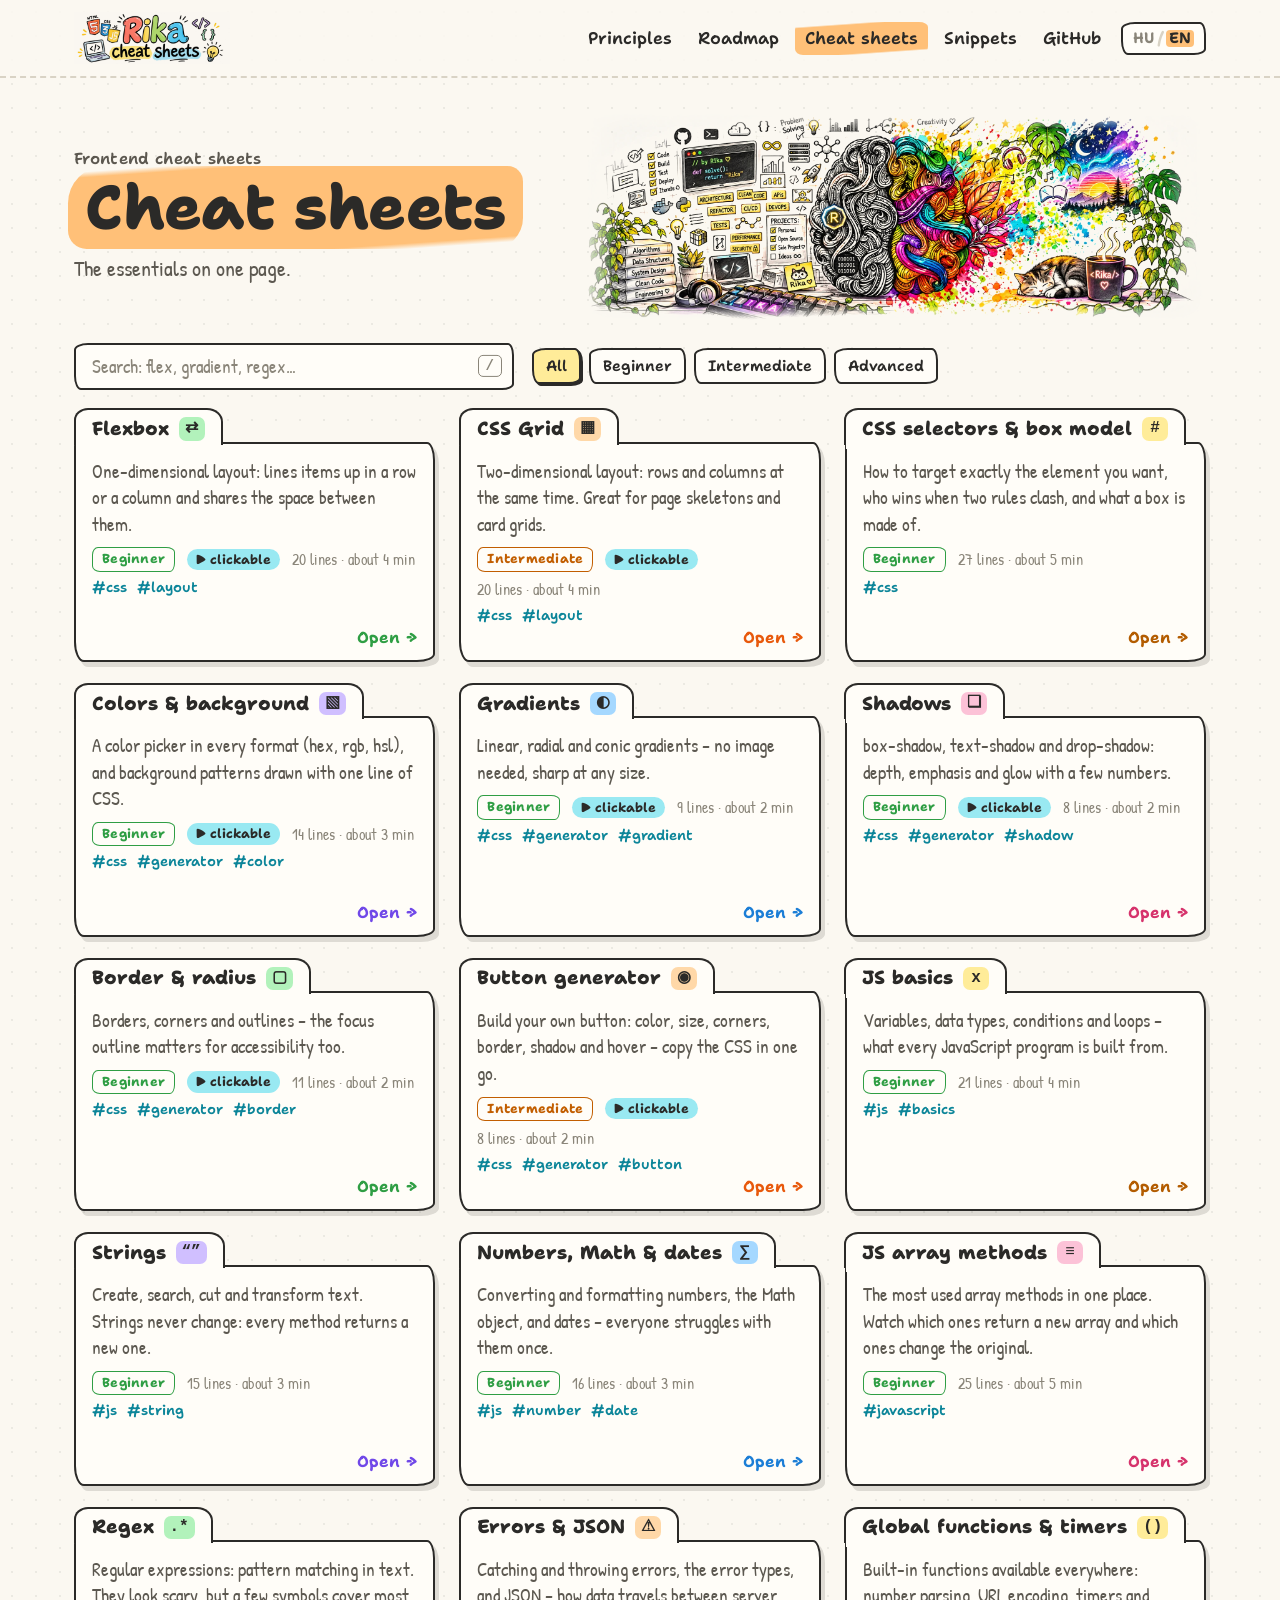
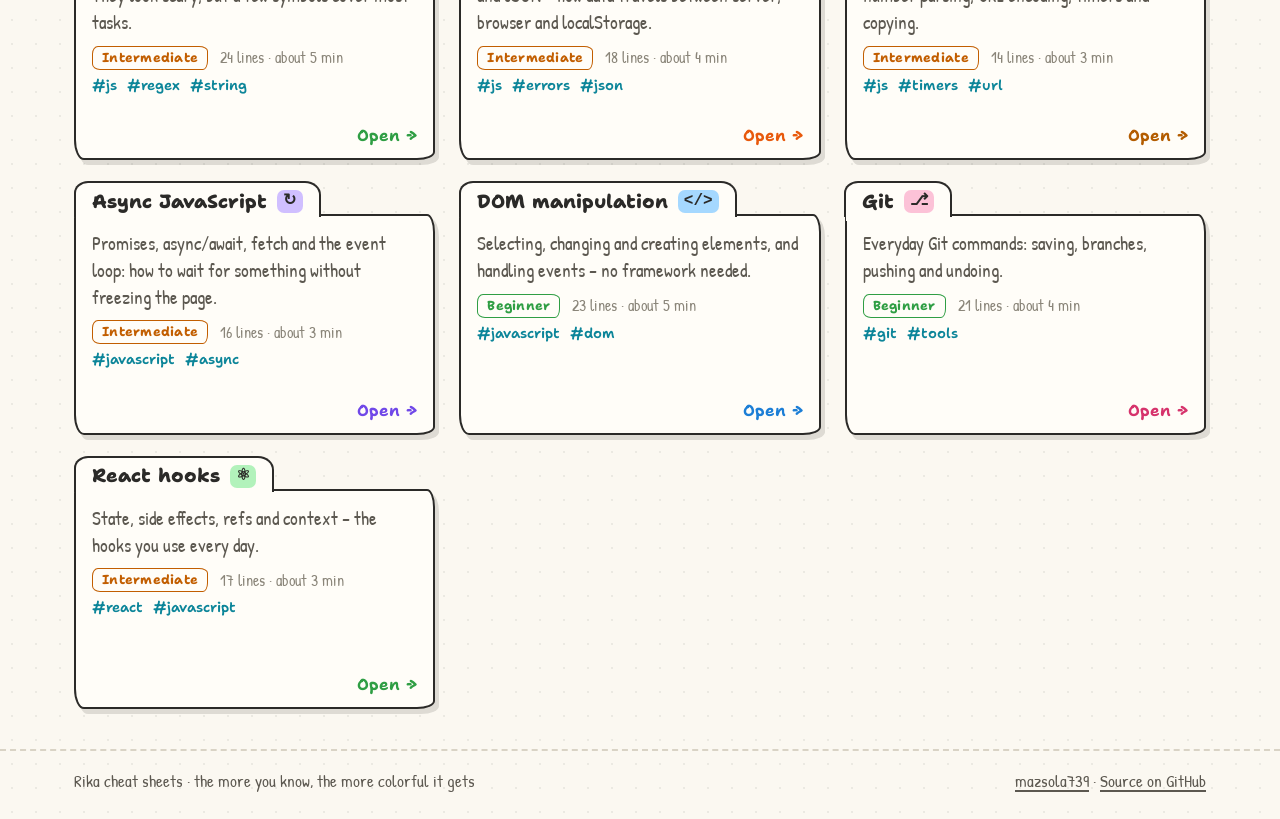
==== commit bacface8: "Winding roadmap with a mini-map, calmer principles wheel, clearer cheat sheets Roadmap: topics now a" ====
--- a/cheatsheets.html
+++ b/cheatsheets.html
@@ -18,10 +18,10 @@
       <a class="brand" href="./"><img class="brand-logo" src="assets/img/logo.webp" alt="Rika cheat sheets" width="2000" height="667"></a>
       <nav data-i18n-attr="aria-label:nav.menu" aria-label="Main menu">
         <ul class="nav-links">
+          <li><a href="principles.html" data-i18n="nav.principles">Principles</a></li>
           <li><a href="roadmap.html" data-i18n="nav.roadmap">Roadmap</a></li>
           <li><a href="cheatsheets.html" aria-current="page" data-i18n="nav.sheets">Cheat sheets</a></li>
           <li><a href="snippets.html" data-i18n="nav.snippets">Snippets</a></li>
-          <li><a href="principles.html" data-i18n="nav.principles">Principles</a></li>
           <li><a href="https://github.com/mazsola739/rika-cheat-sheets" target="_blank" rel="noopener">GitHub</a></li>
           <li><button type="button" class="lang-toggle" data-lang-toggle>HU / EN</button></li>
         </ul>
--- a/assets/css/base.css
+++ b/assets/css/base.css
@@ -209,9 +209,15 @@
   background: var(--hover);
 }
 
+/* az aktív menüpont ugyanazzal a filccel van kiemelve, mint az oldal címe */
 .nav-links a[aria-current="page"] {
-  background: linear-gradient(176deg, transparent 12%, var(--teal-l) 16%, var(--teal-l) 84%, transparent 88%);
-}
+  background: linear-gradient(176deg, transparent 12%, var(--nav-hl, var(--teal-l)) 16%, var(--nav-hl, var(--teal-l)) 84%, transparent 88%);
+}
+
+.nav-links a[href="principles.html"] { --nav-hl: #d0bfff; }
+.nav-links a[href="roadmap.html"] { --nav-hl: #b2f2bb; }
+.nav-links a[href="cheatsheets.html"] { --nav-hl: var(--orange-l); }
+.nav-links a[href="snippets.html"] { --nav-hl: var(--teal-l); }
 
 .lang-toggle {
   display: inline-flex;
--- a/assets/css/cheatsheets.css
+++ b/assets/css/cheatsheets.css
@@ -30,6 +30,8 @@
 .sheet-grid {
   row-gap: 54px;
   padding-top: 30px;
+  /* minden dosszié egyforma magas, a fül hossza nem számít */
+  grid-auto-rows: 1fr;
 }
 
 .sheet-card {
@@ -130,11 +132,43 @@
   position: relative;
 }
 
+/* vissza a listához: jól látható címke a bal felső sarokban */
 .back {
-  display: inline-block;
-  margin-bottom: 10px;
-  font: 600 16px/1 var(--font-head);
+  display: flex;
+  align-items: center;
+  gap: 6px;
+  width: fit-content;
+  margin-bottom: 16px;
+  padding: 8px 16px 7px 12px;
+  border: 2.2px solid var(--ink);
+  border-radius: 999px;
+  background: var(--card);
+  box-shadow: 2px 3px 0 var(--shadow);
+  color: var(--ink);
+  font: 700 16px/1 var(--font-head);
   text-decoration: none;
+  transition: transform 0.15s, background 0.15s;
+}
+
+.back:hover,
+.back:focus-visible {
+  transform: translateX(-3px);
+  background: var(--c);
+  text-decoration: none;
+}
+
+/* a sötét blueprint lapon a lap saját színével világít */
+.sheet-paper .back {
+  border-color: var(--c);
+  background: var(--c);
+  box-shadow: 0 0 0 3px rgba(255, 255, 255, 0.08);
+  color: #141b2d;
+}
+
+.sheet-paper .back:hover,
+.sheet-paper .back:focus-visible {
+  background: #fff;
+  border-color: #fff;
 }
 
 .sheet-head {
@@ -206,14 +240,12 @@
   background: color-mix(in srgb, var(--c) 55%, transparent);
 }
 
+/* a többsoros kód ugyanúgy néz ki, mint az egysoros: nincs külön doboz, csak a sorok egymás alatt */
 .cs-multi {
   display: block;
-  margin: 2px 0;
-  padding: 8px 10px;
+  margin: 1px 0;
   overflow-x: auto;
   white-space: pre;
-  background: var(--code-bg);
-  border: 1.6px dashed var(--line);
 }
 
 .cs-note {
@@ -238,9 +270,8 @@
   box-shadow: 5px 6px 0 var(--shadow);
 }
 
-.view-blueprint .back,
-.view-blueprint .sheet-count,
-.view-blueprint .sheet-intro {
+.sheet-paper .sheet-count,
+.sheet-paper .sheet-intro {
   color: #b8c7e0;
 }
 
@@ -254,10 +285,12 @@
   align-items: center;
 }
 
+/* csíkos, körvonalas cím: a sötét lapon a pasztell színnel, a világos papíron a mélyebb színnel */
 .view-blueprint .sheet-name {
+  --stripe: var(--c);
   color: transparent;
-  -webkit-text-stroke: 2px var(--c);
-  background: repeating-linear-gradient(-45deg, var(--c) 0 2px, transparent 2px 6px);
+  -webkit-text-stroke: 2px var(--stripe);
+  background: repeating-linear-gradient(-45deg, var(--stripe) 0 2px, transparent 2px 6px);
   -webkit-background-clip: text;
   background-clip: text;
   text-shadow: none;
@@ -265,9 +298,20 @@
   text-transform: uppercase;
 }
 
+.sheet-top .sheet-name {
+  --stripe: var(--a);
+}
+
+.sheet-top .sheet-name-icon {
+  color: var(--a);
+}
+
 .view-blueprint .sheet-sub {
+  text-decoration-color: var(--orange);
+}
+
+.sheet-paper .sheet-sub {
   color: #fff;
-  text-decoration-color: var(--orange);
 }
 
 .view-blueprint .sheet-intro {
@@ -278,13 +322,18 @@
   justify-content: center;
 }
 
-.view-blueprint .sheet-tools .level {
+.sheet-paper .sheet-tools .level {
   background: #fff;
 }
 
-.view-blueprint .btn-ghost {
+.sheet-paper .btn-ghost {
   color: #e7f0ff;
   border-color: #e7f0ff;
+}
+
+/* ahol van poszter, ott a fejléc és a poszter a világos papíron áll, a blueprint lap külön alatta */
+.sheet-top .playground {
+  margin-bottom: 30px;
 }
 
 .view-blueprint .playground {
@@ -397,11 +446,6 @@
   background: rgba(116, 192, 252, 0.16);
 }
 
-.view-blueprint .cs-multi {
-  background: rgba(0, 0, 0, 0.25);
-  border-color: rgba(231, 240, 255, 0.2);
-}
-
 .view-blueprint .tok-k { color: #b197fc; }
 .view-blueprint .tok-s { color: #8ce99a; }
 .view-blueprint .tok-n { color: #ffc078; }
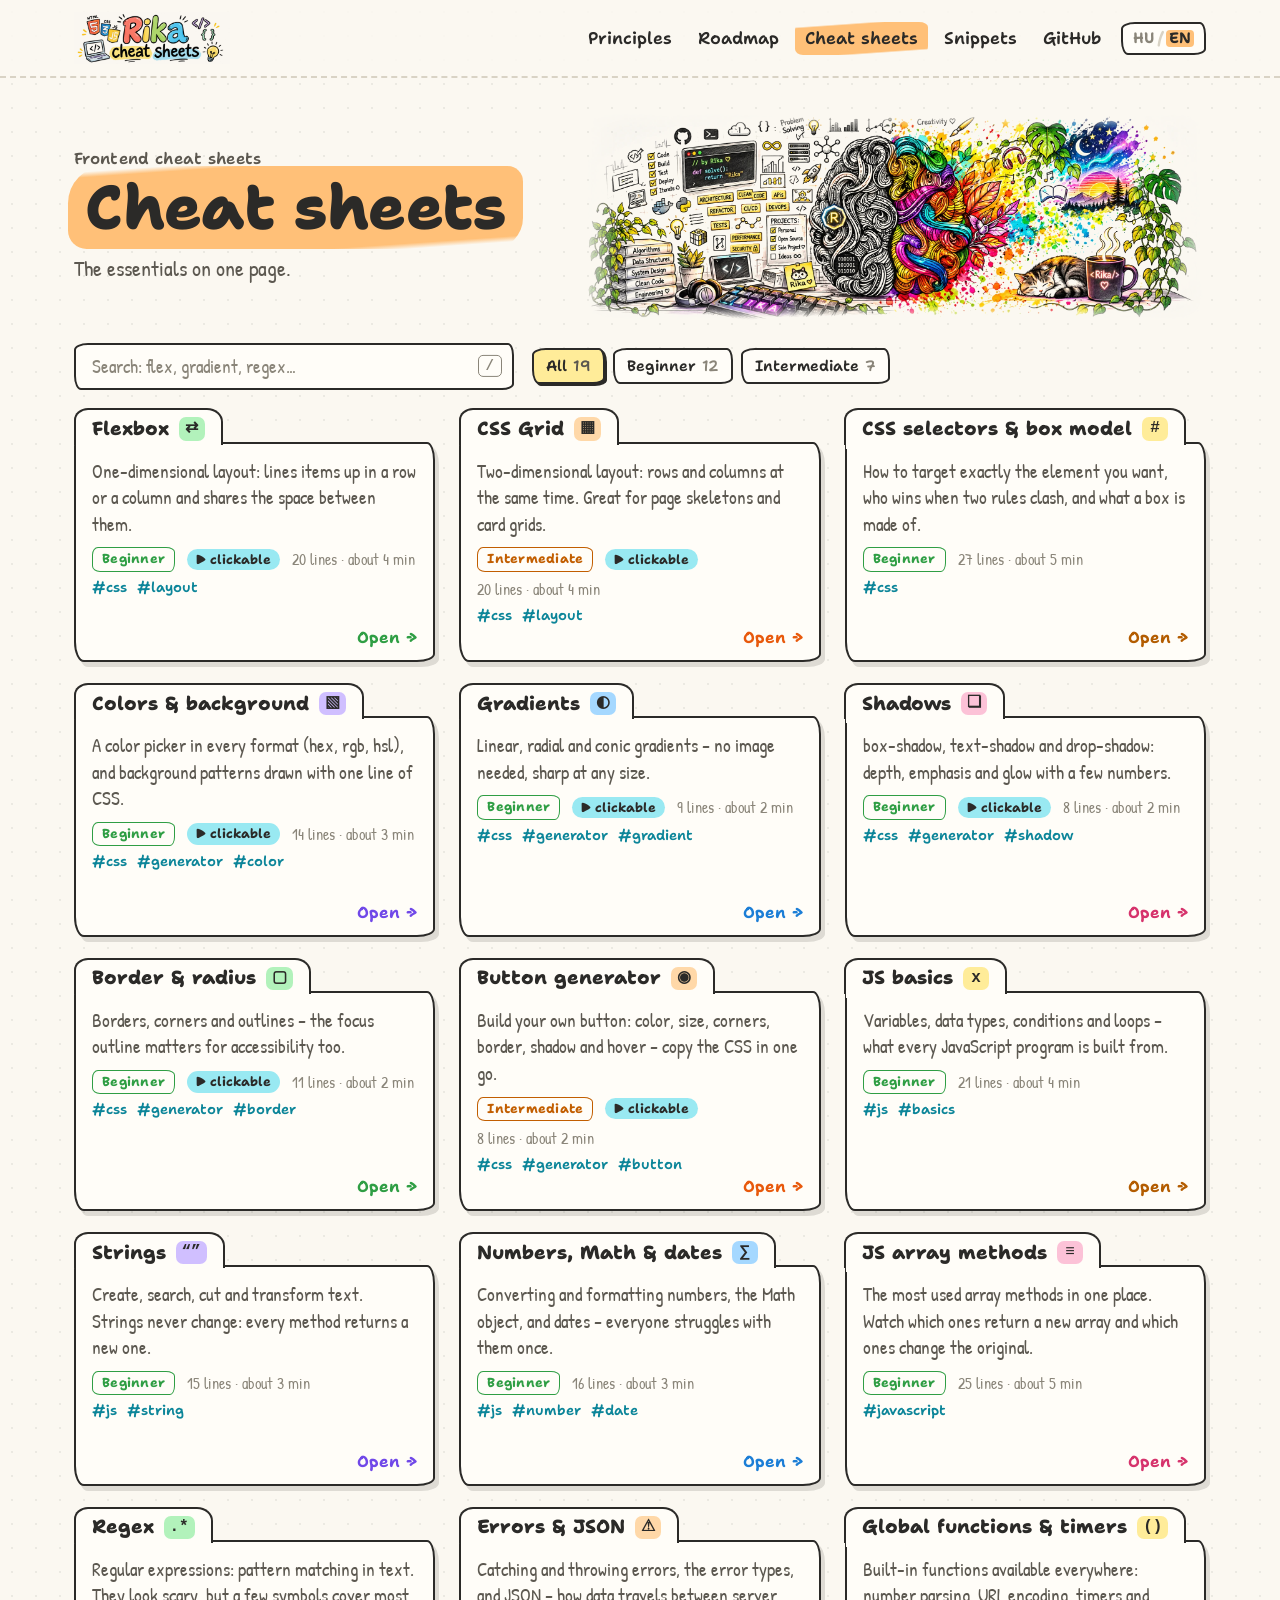
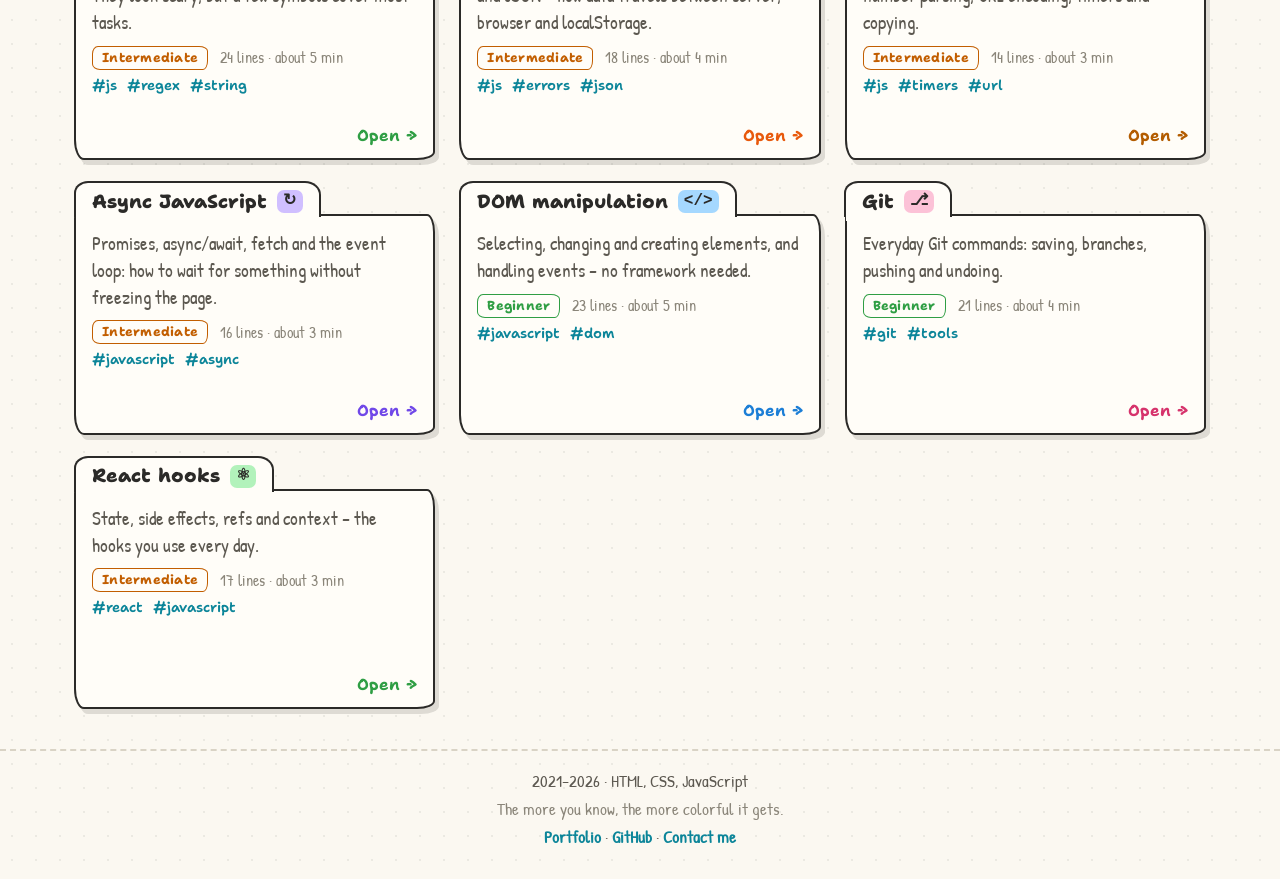
==== commit 63f42911: "Footer like my other projects: years and stack, motto, Portfolio · GitHub · Contact me window Co-Aut" ====
--- a/cheatsheets.html
+++ b/cheatsheets.html
@@ -35,8 +35,9 @@
 
   <footer class="footer">
     <div class="wrap footer-inner">
-      <p data-i18n="footer.tagline">Rika cheat sheets · the more you know, the more colorful it gets</p>
-      <p class="footer-links"><a href="https://mazsola739.github.io/mazsola739/" target="_blank" rel="noopener" data-i18n="footer.portfolio">mazsola739</a> <span aria-hidden="true">·</span> <a href="https://github.com/mazsola739/rika-cheat-sheets" target="_blank" rel="noopener" data-i18n="footer.source">Source on GitHub</a></p>
+      <p>2021–2026 · HTML, CSS, JavaScript</p>
+      <p class="footer-motto" data-i18n="footer.motto">The more you know, the more colorful it gets.</p>
+      <p class="footer-links"><a href="https://mazsola739.github.io/mazsola739/" target="_blank" rel="noopener" data-i18n="footer.portfolio">Portfolio</a> <span aria-hidden="true">·</span> <a href="https://github.com/mazsola739/rika-cheat-sheets" target="_blank" rel="noopener">GitHub</a> <span aria-hidden="true">·</span> <button type="button" class="linkbtn" data-contact-open>Contact me</button></p>
     </div>
   </footer>
 
--- a/assets/css/base.css
+++ b/assets/css/base.css
@@ -170,24 +170,6 @@
   mix-blend-mode: multiply; /* a logó fehér háttere beleolvad a papírba */
 }
 
-.brand-splash {
-  width: 30px;
-  height: 30px;
-  flex: none;
-  background:
-    radial-gradient(circle at 30% 35%, #ff6b6b 0 5px, transparent 5.5px),
-    radial-gradient(circle at 62% 28%, #ffd43b 0 4px, transparent 4.5px),
-    radial-gradient(circle at 72% 62%, #4dabf7 0 6px, transparent 6.5px),
-    radial-gradient(circle at 38% 72%, #69db7c 0 4.5px, transparent 5px),
-    radial-gradient(circle at 88% 30%, #9775fa 0 2.5px, transparent 3px),
-    radial-gradient(circle at 12% 60%, #f783ac 0 2.5px, transparent 3px);
-}
-
-.brand-sub {
-  color: var(--ink-soft);
-  font-weight: 600;
-}
-
 .nav-links {
   display: flex;
   flex-wrap: wrap;
@@ -369,6 +351,12 @@
   -webkit-mask-image: linear-gradient(90deg, #000 calc(var(--sweep) - 14%), transparent var(--sweep)), var(--edge-x), var(--edge-y);
   mask-image: linear-gradient(90deg, #000 calc(var(--sweep) - 14%), transparent var(--sweep)), var(--edge-x), var(--edge-y);
   animation: art-sweep 3.2s cubic-bezier(0.45, 0, 0.25, 1) 0.4s both;
+}
+
+/* amíg a kép töltődik: üres hely (a méret már megvan), a söprés csak betöltés után indul */
+.has-image.is-loading .art-img {
+  visibility: hidden;
+  animation: none;
 }
 
 @keyframes art-sweep {
@@ -856,15 +844,132 @@
 }
 
 .footer-inner {
-  display: flex;
-  flex-wrap: wrap;
-  justify-content: space-between;
-  gap: 8px 24px;
-  padding-block: 18px 26px;
+  display: grid;
+  gap: 4px;
+  padding-block: 18px 30px;
+  text-align: center;
 }
 
 .footer p {
   margin: 0;
+}
+
+.footer-motto {
+  color: var(--ink-faint);
+}
+
+.footer a,
+.linkbtn {
+  color: var(--teal);
+  font-weight: 700;
+  text-decoration: none;
+}
+
+.footer a:hover,
+.linkbtn:hover {
+  text-decoration: underline wavy;
+  text-decoration-thickness: 2px;
+  text-underline-offset: 3px;
+}
+
+.linkbtn {
+  appearance: none;
+  padding: 0;
+  border: 0;
+  background: none;
+  font: inherit;
+  font-weight: 700;
+  cursor: pointer;
+}
+
+/* Contact me ablak */
+.contact {
+  position: fixed;
+  width: calc(100% - 32px);
+  max-width: 480px;
+  padding: 22px 24px 20px;
+  border: 2.5px solid var(--ink);
+  border-radius: var(--r-card);
+  background: var(--card);
+  box-shadow: 5px 5px 0 var(--ink);
+  color: var(--ink);
+}
+
+.contact::backdrop {
+  background: rgba(43, 42, 40, 0.5);
+}
+
+.contact h2 {
+  margin: 0 40px 4px 0;
+  font: 800 26px/1.2 var(--font-head);
+}
+
+.contact-lead {
+  margin: 0 0 14px;
+  color: var(--ink-soft);
+}
+
+.contact label {
+  display: block;
+  margin-bottom: 12px;
+  font-weight: 700;
+}
+
+.contact input,
+.contact textarea {
+  display: block;
+  width: 100%;
+  margin-top: 4px;
+  padding: 8px 10px;
+  border: 2px solid var(--ink);
+  border-radius: var(--r-small);
+  background: var(--paper);
+  color: var(--ink);
+  font: 17px/1.3 var(--font-hand);
+}
+
+.contact textarea {
+  min-height: 120px;
+  resize: vertical;
+}
+
+.contact .botcheck {
+  display: none;
+}
+
+.contact-send {
+  width: 100%;
+}
+
+.contact-status {
+  min-height: 1.5em;
+  margin: 10px 0 0;
+  font-weight: 700;
+}
+
+.contact-small {
+  margin: 4px 0 0;
+  color: var(--ink-faint);
+  font-size: 15px;
+}
+
+.contact-close {
+  position: absolute;
+  top: 14px;
+  right: 14px;
+  width: 34px;
+  height: 34px;
+  border: 2px solid var(--ink);
+  border-radius: 50%;
+  background: var(--paper);
+  color: var(--ink);
+  font-size: 22px;
+  line-height: 1;
+  cursor: pointer;
+}
+
+.contact-close:hover {
+  background: var(--hover);
 }
 
 .toast {
@@ -939,6 +1044,7 @@
 
   .nav,
   .footer,
+  .contact,
   .toolbar,
   .copy,
   .no-print,
--- a/assets/css/cheatsheets.css
+++ b/assets/css/cheatsheets.css
@@ -248,26 +248,232 @@
   white-space: pre;
 }
 
-.cs-note {
-  display: block;
-  color: var(--ink-soft);
-  font-size: 17px;
-  line-height: 1.3;
-}
-
 /* ---------- a felsorolós rész: BLUEPRINT (sötét tervrajz, ágazó vonalak) ---------- */
 
 .view-blueprint .sheet-paper {
-  padding: 30px 28px 34px;
+  padding: 50px 54px 46px;
   color: #e7f0ff;
   background-color: #141b2d;
   background-image:
     linear-gradient(rgba(116, 192, 252, 0.08) 1px, transparent 1px),
     linear-gradient(90deg, rgba(116, 192, 252, 0.08) 1px, transparent 1px);
   background-size: 22px 22px;
-  border: 2.5px solid var(--ink);
-  border-radius: var(--r-card);
-  box-shadow: 5px 6px 0 var(--shadow);
+  border: 1px solid #0b1020;
+  border-radius: 3px;
+  box-shadow: 0 2px 3px rgba(20, 30, 25, 0.18), 0 14px 30px rgba(20, 30, 25, 0.28);
+}
+
+/* ---------- tervezőasztal: a lap egy rácsos rajzasztalon fekszik ---------- */
+
+#app.desk {
+  overflow-x: clip;
+  background-color: #d8ddd2;
+  background-image:
+    radial-gradient(ellipse at 50% 30%, rgba(255, 255, 255, 0.35), transparent 70%),
+    linear-gradient(rgba(60, 80, 68, 0.09) 1px, transparent 1px),
+    linear-gradient(90deg, rgba(60, 80, 68, 0.09) 1px, transparent 1px),
+    linear-gradient(rgba(60, 80, 68, 0.05) 1px, transparent 1px),
+    linear-gradient(90deg, rgba(60, 80, 68, 0.05) 1px, transparent 1px);
+  background-size: 100% 100%, 100px 100px, 100px 100px, 20px 20px, 20px 20px;
+  border-bottom: 2px dashed var(--line);
+}
+
+#app.desk .sheet {
+  padding-block: 58px 70px;
+}
+
+/* ragasztószalag a lap sarkain */
+.bp-tape {
+  position: absolute;
+  z-index: 4;
+  width: 92px;
+  height: 26px;
+  background: rgba(240, 229, 200, 0.82);
+  box-shadow: 0 1px 2px rgba(0, 0, 0, 0.12);
+  clip-path: polygon(0 8%, 6% 0, 12% 10%, 18% 0, 82% 0, 88% 10%, 94% 0, 100% 8%, 100% 92%, 94% 100%, 88% 90%, 82% 100%, 18% 100%, 12% 90%, 6% 100%, 0 92%);
+  pointer-events: none;
+}
+
+.bp-tape-tl { top: -6px; left: -30px; transform: rotate(-38deg); }
+.bp-tape-tr { top: -6px; right: -30px; transform: rotate(38deg); }
+.bp-tape-bl { bottom: -6px; left: -30px; transform: rotate(38deg); }
+.bp-tape-br { bottom: -6px; right: -30px; transform: rotate(-38deg); }
+
+/* műszaki rajz kerete: két vonal, köztük sávban a zónák jelei */
+.bp-frame {
+  --band: 16px;
+  --fl: rgba(231, 240, 255, 0.36);
+  position: absolute;
+  inset: 12px;
+  pointer-events: none;
+  border: 1.2px solid var(--fl);
+  background:
+    linear-gradient(90deg, var(--fl) 1px, transparent 1px) 0 0 / calc(100% / 8) var(--band) repeat-x,
+    linear-gradient(90deg, var(--fl) 1px, transparent 1px) 0 100% / calc(100% / 8) var(--band) repeat-x,
+    linear-gradient(var(--fl) 1px, transparent 1px) 0 0 / var(--band) calc(100% / 6) repeat-y,
+    linear-gradient(var(--fl) 1px, transparent 1px) 100% 0 / var(--band) calc(100% / 6) repeat-y;
+}
+
+.bp-frame::before {
+  content: "";
+  position: absolute;
+  inset: var(--band);
+  border: 1.2px solid var(--fl);
+}
+
+.bp-zone {
+  position: absolute;
+  color: rgba(231, 240, 255, 0.6);
+  font: 600 10px/1 var(--font-code);
+  transform: translate(-50%, -50%);
+}
+
+.bp-zone-top { top: calc(var(--band) / 2); left: calc(var(--z) * 100%); }
+.bp-zone-bottom { top: calc(100% - var(--band) / 2); left: calc(var(--z) * 100%); }
+.bp-zone-left { top: calc(var(--z) * 100%); left: calc(var(--band) / 2); }
+.bp-zone-right { top: calc(var(--z) * 100%); left: calc(100% - var(--band) / 2); }
+
+/* szövegmező a jobb alsó sarokban */
+.bp-title-block {
+  position: relative;
+  display: grid;
+  grid-template-columns: 1.3fr 1fr 0.9fr;
+  grid-template-areas:
+    "project project sheet"
+    "title title scale"
+    "drawn level level";
+  gap: 1px;
+  width: min(100%, 460px);
+  /* a keret belső sarkába illeszkedik (lap belső margója − keret beljebb húzása − zónasáv) */
+  margin: 44px -26px -17px auto;
+  border: 1.6px solid rgba(231, 240, 255, 0.6);
+  background: rgba(231, 240, 255, 0.35);
+  font-family: var(--font-code);
+}
+
+.tb-cell {
+  display: grid;
+  align-content: start;
+  gap: 3px;
+  min-width: 0;
+  padding: 5px 9px 7px;
+  background: #141b2d;
+}
+
+.tb-project { grid-area: project; }
+.tb-sheet { grid-area: sheet; }
+.tb-title { grid-area: title; }
+.tb-scale { grid-area: scale; }
+.tb-drawn { grid-area: drawn; }
+.tb-level { grid-area: level; }
+
+.tb-label {
+  color: #8fa3c4;
+  font-size: 9.5px;
+  letter-spacing: 0.12em;
+  text-transform: uppercase;
+}
+
+.tb-value {
+  overflow-wrap: anywhere;
+  color: #f1f5ff;
+  font-size: 13.5px;
+  font-weight: 600;
+}
+
+.tb-title .tb-value {
+  color: var(--c);
+  font: 800 17px/1.15 var(--font-head);
+  letter-spacing: 0.04em;
+  text-transform: uppercase;
+}
+
+/* az asztalon heverő eszközök */
+.desk-tools > * {
+  position: absolute;
+  z-index: 5;
+  pointer-events: none;
+}
+
+/* átlátszó műanyag vonalzó a lap tetején, mm-es beosztással */
+.desk-ruler {
+  top: -30px;
+  left: 17%;
+  width: 56%;
+  height: 36px;
+  overflow: hidden;
+  border: 1.5px solid rgba(43, 42, 40, 0.55);
+  border-radius: 3px;
+  background-color: rgba(255, 255, 255, 0.7);
+  background-image:
+    repeating-linear-gradient(90deg, rgba(43, 42, 40, 0.85) 0 1.2px, transparent 1.2px 100px),
+    repeating-linear-gradient(90deg, rgba(43, 42, 40, 0.75) 0 1px, transparent 1px 50px),
+    repeating-linear-gradient(90deg, rgba(43, 42, 40, 0.6) 0 1px, transparent 1px 10px);
+  background-repeat: repeat-x;
+  background-size: 100% 16px, 100% 11px, 100% 6px;
+  background-position: 10px 100%, 10px 100%, 10px 100%;
+  box-shadow: 2px 4px 8px rgba(20, 30, 25, 0.2);
+  transform: rotate(-0.8deg);
+}
+
+.desk-ruler span {
+  position: absolute;
+  bottom: 17px;
+  left: calc(10px + var(--n) * 100px);
+  transform: translateX(-50%);
+  color: rgba(43, 42, 40, 0.8);
+  font: 600 10px/1 var(--font-code);
+}
+
+/* 45°-os háromszögvonalzó a bal oldalon */
+.desk-square {
+  bottom: 70px;
+  left: -96px;
+  width: 150px;
+  height: 150px;
+  transform: rotate(14deg);
+  filter: drop-shadow(2px 4px 4px rgba(20, 30, 25, 0.22));
+}
+
+.desk-square path {
+  fill: rgba(150, 205, 240, 0.3);
+  stroke: #4f86b0;
+  stroke-width: 2.5;
+  stroke-linejoin: round;
+}
+
+.desk-square .desk-square-ticks {
+  fill: none;
+  stroke-width: 1.4;
+}
+
+/* ceruza a jobb oldalon, félig a lapon */
+.desk-pencil {
+  top: 170px;
+  right: -122px;
+  width: 230px;
+  height: 19px;
+  transform: rotate(-78deg);
+  filter: drop-shadow(2px 4px 3px rgba(20, 30, 25, 0.25));
+}
+
+.desk-pencil * {
+  stroke: rgba(43, 42, 40, 0.55);
+  stroke-width: 0.8;
+}
+
+.pc-body { fill: #f6c945; }
+.pc-light { fill: #ffdc6e; stroke: none !important; }
+.pc-dark { fill: #e0ab2a; stroke: none !important; }
+.pc-wood { fill: #edd2a8; }
+.pc-lead { fill: #3a3a3a; }
+.pc-metal { fill: #c4c8cd; }
+.pc-eraser { fill: #f2a1b3; }
+
+@media (max-width: 1099px) {
+  .desk-tools {
+    display: none;
+  }
 }
 
 .sheet-paper .sheet-count,
@@ -298,14 +504,6 @@
   text-transform: uppercase;
 }
 
-.sheet-top .sheet-name {
-  --stripe: var(--a);
-}
-
-.sheet-top .sheet-name-icon {
-  color: var(--a);
-}
-
 .view-blueprint .sheet-sub {
   text-decoration-color: var(--orange);
 }
@@ -331,13 +529,183 @@
   border-color: #e7f0ff;
 }
 
-/* ahol van poszter, ott a fejléc és a poszter a világos papíron áll, a blueprint lap külön alatta */
-.sheet-top .playground {
-  margin-bottom: 30px;
-}
+/* ---------- a poszter a blueprinten: tervrajz-tábla sarokjelekkel, világító vonalakkal ---------- */
 
 .view-blueprint .playground {
+  --bp-line: rgba(231, 240, 255, 0.5);
+  --bp-faint: rgba(231, 240, 255, 0.18);
+  --bp-glow: rgba(116, 192, 252, 0.16);
+  margin: 6px 4px 40px;
+  padding: 18px 20px 20px;
+  color: #e7f0ff;
+  background: rgba(27, 36, 64, 0.78);
+  border: 1.6px solid var(--bp-line);
+  border-radius: 4px;
+  box-shadow: none;
+  outline: 1px dashed var(--bp-faint);
+  outline-offset: 7px;
+}
+
+/* sarokjelek, mint egy műszaki rajzon */
+.view-blueprint .playground::before {
+  content: "";
+  position: absolute;
+  inset: -12px;
+  pointer-events: none;
+  --k: linear-gradient(var(--c), var(--c));
+  background:
+    var(--k) top left / 20px 2.5px no-repeat,
+    var(--k) top left / 2.5px 20px no-repeat,
+    var(--k) top right / 20px 2.5px no-repeat,
+    var(--k) top right / 2.5px 20px no-repeat,
+    var(--k) bottom left / 20px 2.5px no-repeat,
+    var(--k) bottom left / 2.5px 20px no-repeat,
+    var(--k) bottom right / 20px 2.5px no-repeat,
+    var(--k) bottom right / 2.5px 20px no-repeat;
+}
+
+.view-blueprint .playground .card-head {
+  margin-bottom: 4px;
+}
+
+.view-blueprint .playground .card-title {
+  font: 800 16px/1.2 var(--font-head);
+  letter-spacing: 0.14em;
+  text-transform: uppercase;
+}
+
+.view-blueprint .playground .card-title .hl {
+  padding: 0;
+  margin: 0;
+  background: none;
+  color: var(--c);
+}
+
+.view-blueprint .playground .card-title .hl::before {
+  content: "▸ ";
+}
+
+.view-blueprint .pg-hint {
+  color: #b8c7e0;
+}
+
+.view-blueprint .pg-field legend {
+  color: #8fa3c4;
+}
+
+.view-blueprint .pg-option span {
+  border: 1.5px solid var(--bp-line);
+  border-radius: 4px;
+  background: transparent;
+  color: #e7f0ff;
+}
+
+.view-blueprint .pg-option span:hover {
+  background: var(--bp-glow);
+}
+
+.view-blueprint .pg-option input:checked + span {
+  border-color: var(--c);
+  background: var(--c);
+  box-shadow: 0 0 12px color-mix(in srgb, var(--c) 55%, transparent);
+  color: #141b2d;
+}
+
+.view-blueprint .pg-option input:focus-visible + span {
+  outline-color: var(--c);
+}
+
+.view-blueprint .pg-range input,
+.view-blueprint .gen-check input {
+  accent-color: var(--c);
+}
+
+/* a játszótér színpada: finomabb rács, világító körvonalas dobozok */
+.view-blueprint .pg-stage {
+  border: 1.5px dashed var(--bp-line);
+  border-radius: 4px;
+  background-color: rgba(15, 21, 36, 0.6);
+  background-image:
+    linear-gradient(rgba(116, 192, 252, 0.13) 1px, transparent 1px),
+    linear-gradient(90deg, rgba(116, 192, 252, 0.13) 1px, transparent 1px);
+  background-size: 11px 11px;
+}
+
+.view-blueprint .pg-item {
+  --hue: calc(var(--i) * 45);
+  border: 2px solid hsl(var(--hue) 90% 72%);
+  border-radius: 3px;
+  background: hsl(var(--hue) 90% 70% / 0.16);
+  box-shadow: 0 0 10px hsl(var(--hue) 90% 70% / 0.3), inset 0 0 8px hsl(var(--hue) 90% 70% / 0.15);
+  color: hsl(var(--hue) 95% 84%);
+}
+
+/* a generátorok előnézete: világos rajzlap a táblán (az árnyékok, keretek így látszanak) */
+.view-blueprint .gen-stage {
+  border: 1.5px solid var(--bp-line);
+  border-radius: 4px;
+  background-color: #f3f7fd;
+  background-image:
+    linear-gradient(rgba(28, 126, 214, 0.1) 1px, transparent 1px),
+    linear-gradient(90deg, rgba(28, 126, 214, 0.1) 1px, transparent 1px);
+  background-size: 14px 14px;
   color: var(--ink);
+}
+
+.view-blueprint .gen-color input {
+  border-color: var(--bp-line);
+}
+
+.view-blueprint .gen-color code {
+  color: #8fa3c4;
+}
+
+.view-blueprint .gen-formats-title {
+  color: #b8c7e0;
+}
+
+.view-blueprint .gen-chip {
+  border: 1.5px solid var(--bp-line);
+  border-radius: 4px;
+  background: transparent;
+  color: #e7f0ff;
+}
+
+.view-blueprint .gen-chip:hover,
+.view-blueprint .gen-chip:focus-visible {
+  background: var(--bp-glow);
+}
+
+.view-blueprint .gen-swatch {
+  border-color: #e7f0ff;
+}
+
+/* a kimenő kód: sötét, szaggatott keretes doboz, a blueprint színeivel */
+.view-blueprint .playground .code-label {
+  color: #8fa3c4;
+  letter-spacing: 0.08em;
+  text-transform: uppercase;
+}
+
+.view-blueprint .playground .code pre {
+  border: 1.5px dashed var(--bp-line);
+  border-radius: 4px;
+  background: rgba(10, 14, 26, 0.75);
+  color: #f1f5ff;
+  scrollbar-color: rgba(231, 240, 255, 0.35) transparent;
+}
+
+.view-blueprint .playground .copy {
+  border-color: var(--bp-line);
+  background: #141b2d;
+  color: #e7f0ff;
+}
+
+.view-blueprint .playground .copy:hover,
+.view-blueprint .playground .copy:focus-visible {
+  border-color: var(--c);
+  background: var(--c);
+  color: #141b2d;
 }
 
 .bp-board {
@@ -465,7 +833,8 @@
 
 .pg-layout {
   display: grid;
-  grid-template-columns: minmax(260px, 380px) 1fr;
+  /* minmax(0, …): a hosszú kódsor ne nyomja ki a dobozt, inkább görgethető legyen */
+  grid-template-columns: minmax(260px, 380px) minmax(0, 1fr);
   gap: 22px;
   align-items: start;
 }
@@ -730,7 +1099,32 @@
   }
 
   .view-blueprint .sheet-paper {
-    padding: 22px 14px 26px;
+    padding: 30px 18px 28px;
+  }
+
+  /* keskeny lapon csak egy vékony keret marad, zónajelek nélkül */
+  .bp-frame {
+    inset: 7px;
+    background: none;
+  }
+
+  .bp-frame::before,
+  .bp-zone {
+    display: none;
+  }
+
+  .bp-tape {
+    width: 64px;
+    height: 20px;
+  }
+
+  #app.desk .sheet {
+    padding-block: 30px 40px;
+  }
+
+  .bp-title-block {
+    width: auto;
+    margin: 32px -11px -21px;
   }
 }
 
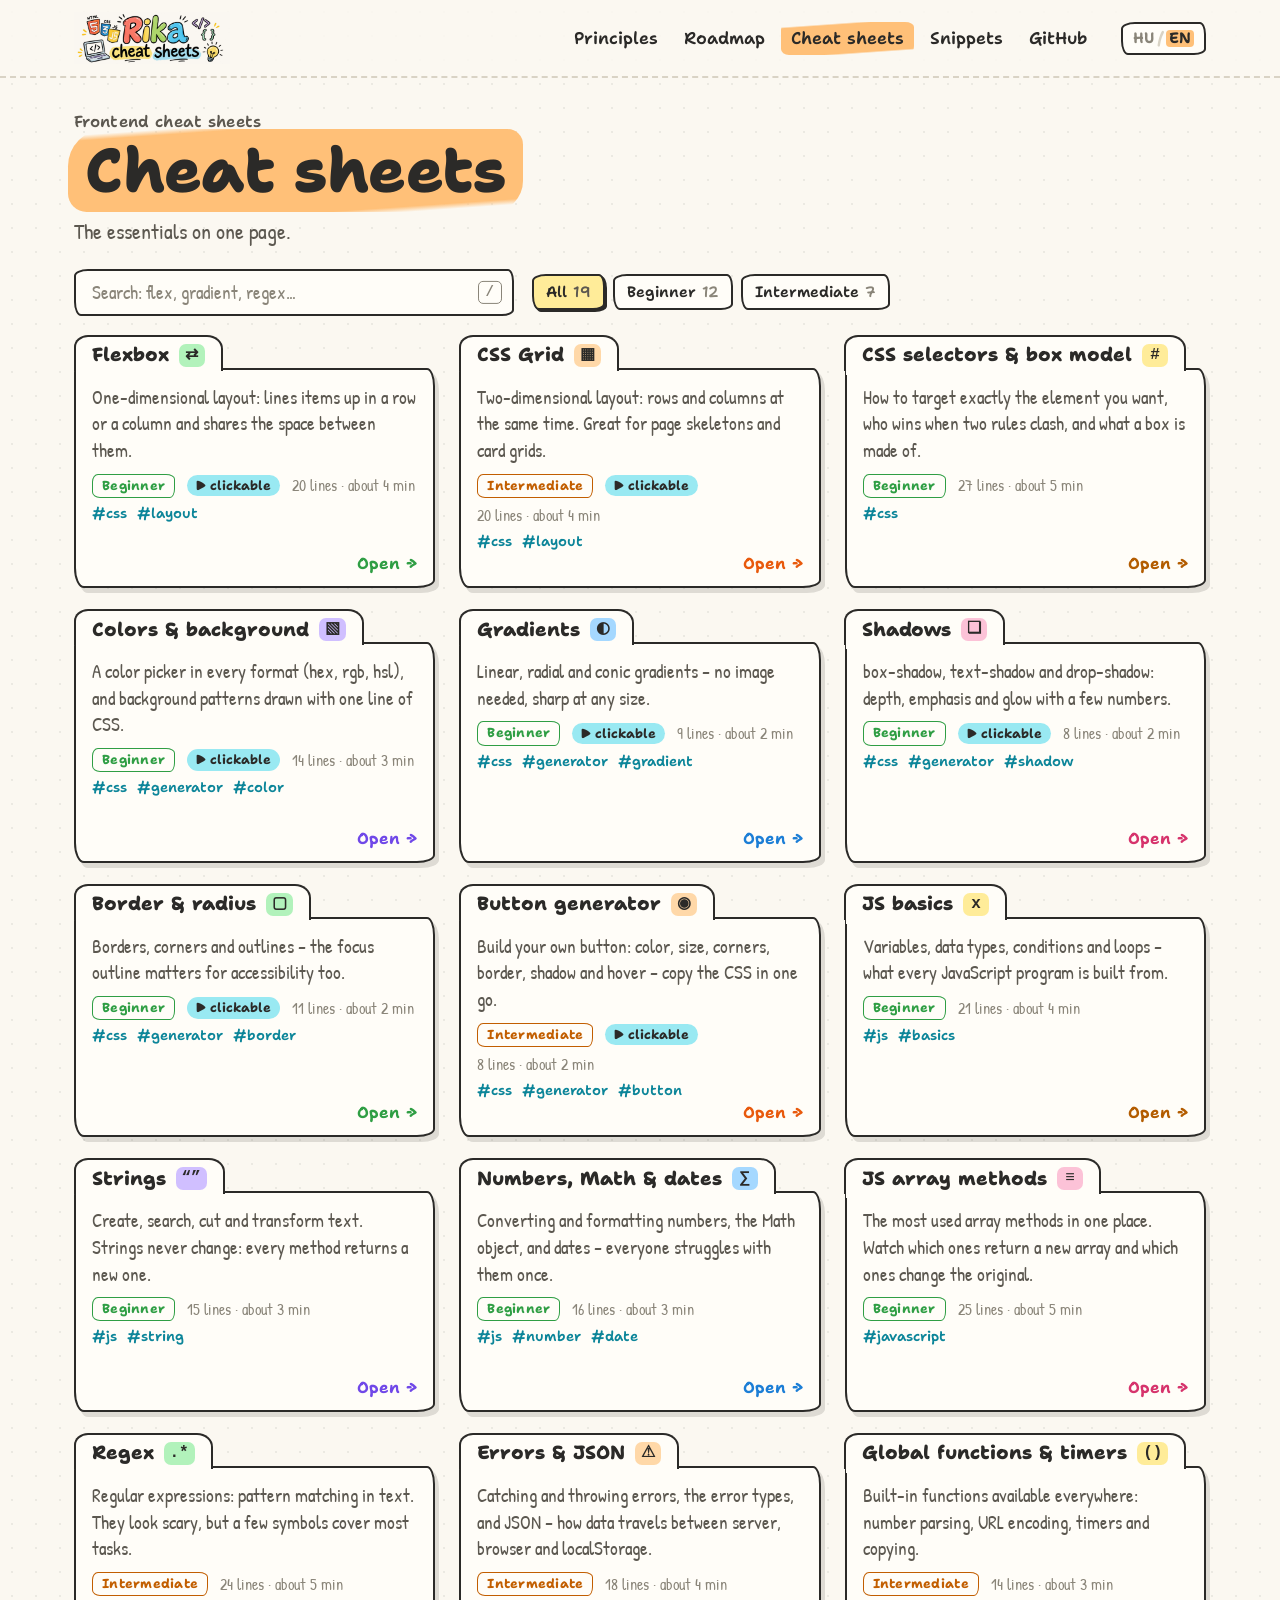
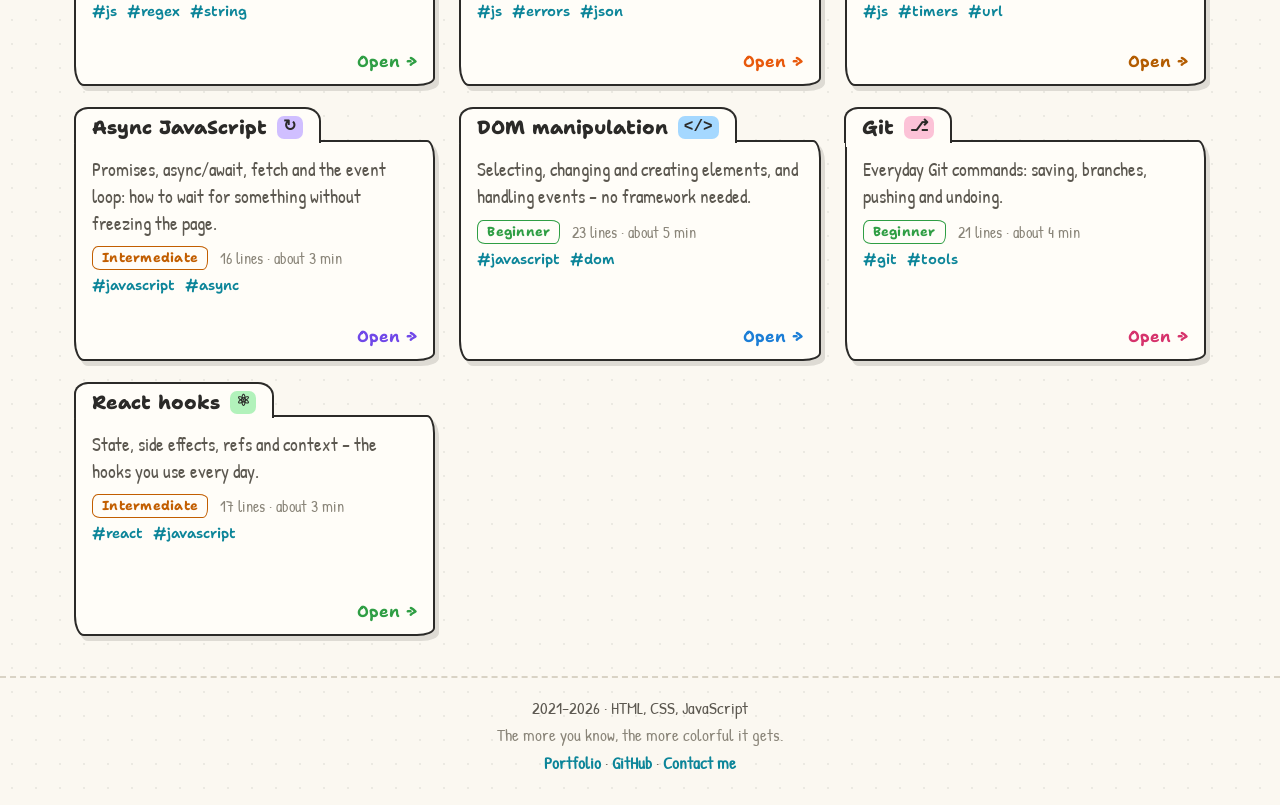
==== commit 269154a8: "Phone menu as a bottom tab bar, brain picture only on the home page, darker snippet text Co-Authored" ====
--- a/cheatsheets.html
+++ b/cheatsheets.html
@@ -23,9 +23,9 @@
           <li><a href="cheatsheets.html" aria-current="page" data-i18n="nav.sheets">Cheat sheets</a></li>
           <li><a href="snippets.html" data-i18n="nav.snippets">Snippets</a></li>
           <li><a href="https://github.com/mazsola739/rika-cheat-sheets" target="_blank" rel="noopener">GitHub</a></li>
-          <li><button type="button" class="lang-toggle" data-lang-toggle>HU / EN</button></li>
         </ul>
       </nav>
+      <button type="button" class="lang-toggle" data-lang-toggle>HU / EN</button>
     </div>
   </header>
 
--- a/assets/css/base.css
+++ b/assets/css/base.css
@@ -230,6 +230,80 @@
   color: var(--line);
 }
 
+.nav-inner > nav {
+  margin-left: auto;
+}
+
+/* telefonon a menü alsó fülsáv, mint egy appban: fent csak a logó és a HU / EN marad */
+.nav-links a::before {
+  display: none;
+}
+
+@media (max-width: 760px) {
+  body {
+    padding-bottom: calc(68px + env(safe-area-inset-bottom));
+  }
+
+  .nav-inner {
+    flex-wrap: nowrap;
+    padding-block: 8px;
+  }
+
+  .brand-logo {
+    height: 44px;
+  }
+
+  .nav-links {
+    position: fixed;
+    z-index: 40;
+    left: 0;
+    right: 0;
+    bottom: 0;
+    display: grid;
+    grid-template-columns: repeat(4, 1fr);
+    gap: 0;
+    padding-bottom: env(safe-area-inset-bottom);
+    border-top: 2.5px solid var(--ink);
+    background: var(--card);
+    font-size: 13px;
+  }
+
+  .nav-links li:has(a[target="_blank"]) {
+    display: none; /* a GitHub link a láblécben van */
+  }
+
+  .nav-links a,
+  .nav-links a[aria-current="page"] {
+    display: flex;
+    flex-direction: column;
+    align-items: center;
+    gap: 3px;
+    height: 100%;
+    padding: 8px 2px 9px;
+    border-radius: 0;
+    text-align: center;
+  }
+
+  .nav-links a[aria-current="page"] {
+    background: var(--nav-hl);
+  }
+
+  .nav-links a::before {
+    display: block;
+    font-size: 22px;
+    line-height: 1;
+  }
+
+  .nav-links a[href="principles.html"]::before { content: "🎡"; }
+  .nav-links a[href="roadmap.html"]::before { content: "🗺️"; }
+  .nav-links a[href="cheatsheets.html"]::before { content: "📐"; }
+  .nav-links a[href="snippets.html"]::before { content: "🗂️"; }
+
+  body .toast {
+    bottom: calc(84px + env(safe-area-inset-bottom));
+  }
+}
+
 /* ---------- oldalfejléc ---------- */
 
 .page-head {
@@ -270,6 +344,11 @@
 .page-head-text {
   flex: 1 1 340px;
   min-width: 0;
+}
+
+/* az aloldalakon nincs kép a szöveg mellett, így a bevezető szélesebb lehet */
+.page-head .lead {
+  max-width: 62ch;
 }
 
 .page-head > .splash {
@@ -1018,13 +1097,6 @@
     font-size: 20px;
   }
 
-  .nav-links {
-    font-size: 16px;
-  }
-
-  .nav-links a {
-    padding: 7px 8px;
-  }
 }
 
 @media (prefers-reduced-motion: reduce) {
